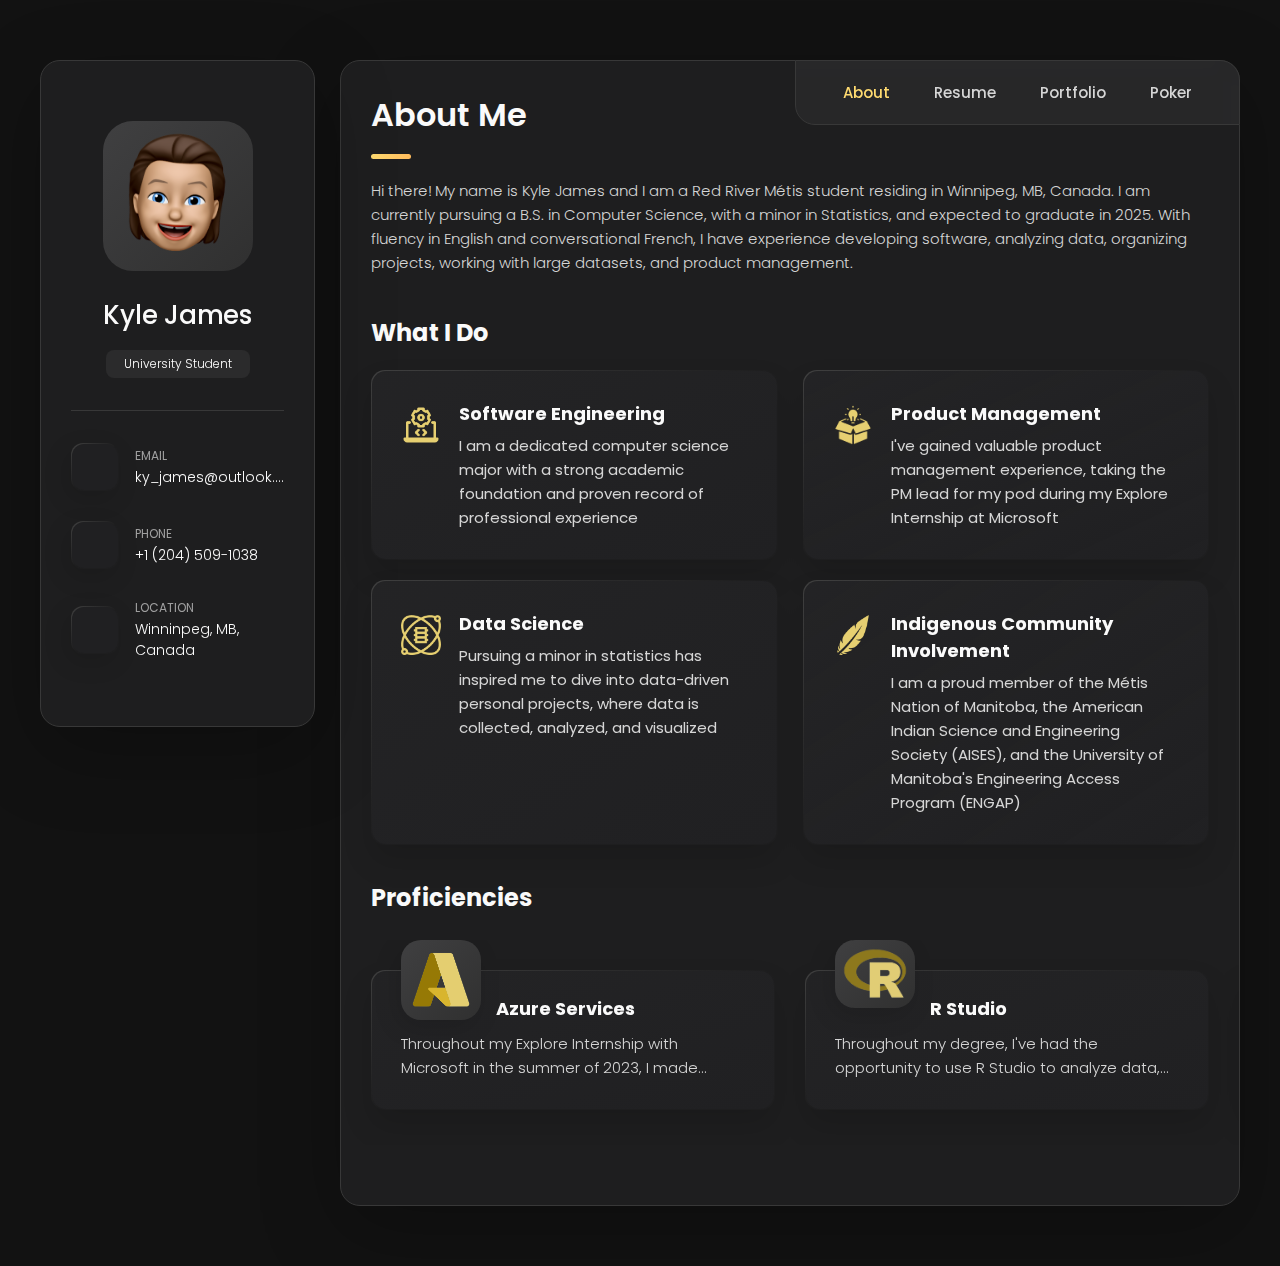
==== index.html @ bc9f9889 "Changed "privacy statement" to "privacy policy"" ====
<!DOCTYPE html>
<html lang="en">

<head>
  <meta charset="UTF-8">
  <meta http-equiv="X-UA-Compatible" content="IE=edge">
  <meta name="viewport" content="width=device-width, initial-scale=1.0">
  <title>Kyle James | Portfolio</title>

  <!--
    - custom css link
  -->
  <link rel="stylesheet" href="./assets/css/style.css">

  <!--
    - google font link
  -->
  <link rel="preconnect" href="https://fonts.googleapis.com">
  <link rel="preconnect" href="https://fonts.gstatic.com" crossorigin>
  <link href="https://fonts.googleapis.com/css2?family=Poppins:wght@300;400;500;600&display=swap" rel="stylesheet">
</head>

<!--
  My custom classes
-->

<style>
  .space {
    margin-top: 10px;
    padding-left: 5%;
  }
</style>

<body>

  <!--
    - #MAIN
  -->

  <main>

    <!--
      - #SIDEBAR
    -->

    <aside class="sidebar" data-sidebar>

      <div class="sidebar-info">

        <figure class="avatar-box">
          <img src="./assets/images/my-avatar.png" alt="Kyle James" width="80">
        </figure>

        <div class="info-content">
          <h1 class="name" title="Kyle James">Kyle James</h1>

          <p class="title">University Student</p>
        </div>

        <button class="info_more-btn" data-sidebar-btn>
          <span>Show Contacts</span>

          <ion-icon name="chevron-down"></ion-icon>
        </button>

      </div>

      <div class="sidebar-info_more">

        <div class="separator"></div>

        <ul class="contacts-list">
          <li class="contact-item">

            <div class="icon-box">
              <ion-icon name="mail-outline"></ion-icon>
            </div>

            <div class="contact-info">
              <p class="contact-title">Email</p>

              <a href="mailto:ky_james@outlook.com" class="contact-link">ky_james@outlook.com</a>
            </div>
          </li>

          <li class="contact-item">

            <div class="icon-box">
              <ion-icon name="phone-portrait-outline"></ion-icon>
            </div>

            <div class="contact-info">
              <p class="contact-title">Phone</p>

              <a href="tel:+12045091038" class="contact-link">+1 (204) 509-1038</a>
            </div>

          </li>

          <li class="contact-item">

            <div class="icon-box">
              <ion-icon name="location-outline"></ion-icon>
            </div>

            <div class="contact-info">
              <p class="contact-title">Location</p>

              <address>Winninpeg, MB, Canada</address>
            </div>

          </li>

        </ul>

        <div class="separator"></div>

        <ul class="social-list">

          <li class="social-item">
            <a href="https://www.linkedin.com/in/kyjames/" class="social-link">
              <ion-icon name="logo-linkedin"></ion-icon>
            </a>
          </li>

          <li class="social-item">
            <a href="https://github.com/ky-james" class="social-link">
              <ion-icon name="logo-github"></ion-icon>
            </a>
          </li>

          <li class="social-item">
            <a href="https://www.instagram.com/kyyylejames/?igshid=OGQ5ZDc2ODk2ZA==" class="social-link">
              <ion-icon name="logo-instagram"></ion-icon>
            </a>
          </li>

          <li class="social-item">
            <a href="https://spotify.link/qzu1hrTyuDb" class="social-link">
              <ion-icon name="musical-note-sharp"></ion-icon>
            </a>
          </li>

        </ul>

      </div>

    </aside>





    <!--
      - #main-content
    -->

    <div class="main-content">

      <!--
        - #NAVBAR
      -->

      <nav class="navbar">

        <ul class="navbar-list">

          <li class="navbar-item">
            <button class="navbar-link  active" data-nav-link>About</button>
          </li>

          <li class="navbar-item">
            <button class="navbar-link" data-nav-link>Resume</button>
          </li>

          <li class="navbar-item">
            <button class="navbar-link" data-nav-link>Portfolio</button>
          </li>

          <li class="navbar-item">
            <button class="navbar-link" data-nav-link>Poker</button>
          </li>

        </ul>

      </nav>


      <!--
        - #ABOUT
      -->

      <article class="about  active" data-page="about">

        <header>
          <h2 class="h2 article-title">About me</h2>
        </header>

        <section class="about-text">
          <p>
            Hi there! My name is Kyle James and I am a Red River Métis student residing in Winnipeg, MB, Canada. I am currently pursuing a B.S. in Computer Science, with a minor in Statistics, and expected to graduate in 2025. With fluency in English and conversational French, I have experience developing software, analyzing data, organizing projects, working with large datasets, and product management. 
          </p>
        </section>


        <!--
          - service
        -->

        <section class="service">

          <h3 class="h3 service-title">What i do</h3>

          <ul class="service-list">

            <li class="service-item">

              <div class="service-icon-box">
                <img src="./assets/images/icon-software-engineering.png
                " alt="software engineering icon" width="40">
              </div>

              <div class="service-content-box">
                <h4 class="h4 service-item-title">Software Engineering</h4>

                <p class="service-item-text">
                  I am a dedicated computer science major with a strong academic foundation and proven record of professional experience
                </p>
              </div>

            </li>

            <li class="service-item">

              <div class="service-icon-box">
                <img src="./assets/images/icon-product-management.png" alt="product management icon" width="40">
              </div>

              <div class="service-content-box">
                <h4 class="h4 service-item-title">Product Management</h4>

                <p class="service-item-text">
                  I've gained valuable product management experience, taking the PM lead for my pod during my Explore Internship at Microsoft
                </p>
              </div>

            </li>

            <li class="service-item">

              <div class="service-icon-box">
                <img src="./assets/images/icon-data-science.png" alt="Web development icon" width="40">
              </div>

              <div class="service-content-box">
                <h4 class="h4 service-item-title">Data Science</h4>

                <p class="service-item-text">
                  Pursuing a minor in statistics has inspired me to dive into data-driven personal projects, where data is collected, analyzed, and visualized
                </p>
              </div>

            </li>

            <li class="service-item">

              <div class="service-icon-box">
                <img src="./assets/images/icon-feather.png" alt="camera icon" width="40">
              </div>

              <div class="service-content-box">
                <h4 class="h4 service-item-title">Indigenous Community Involvement</h4>

                <p class="service-item-text">
                  I am a proud member of the Métis Nation of Manitoba, the American Indian Science and Engineering Society (AISES), and the University of Manitoba's Engineering Access Program (ENGAP) 
                </p>
              </div>

            </li>

          </ul>

        </section>


        <!--
          - technologies
        -->

        <section class="technologies">

          <h3 class="h3 technologies-title">Proficiencies</h3>

          <ul class="technologies-list has-scrollbar">

            <li class="technologies-item">
              <div class="content-card" data-technologies-item>

                <figure class="technologies-avatar-box">
                  <img src="./assets/images/icon-azure.png" alt="Azure Services" width="60" data-technologies-avatar>
                </figure>

                <h4 class="h4 technologies-item-title" data-technologies-title>Azure Services</h4>

                <div class="technologies-text" data-technologies-text>
                  <p>
                    Throughout my Explore Internship with Microsoft in the summer of 2023, I made effective use of Microsoft Azure tools, including Azure DevOps, Azure Data Factory, and Azure Data Lake. 
                  </p>
                </div>
              </div>
            </li>

            <li class="technologies-item">
              <div class="content-card" data-technologies-item>

                <figure class="technologies-avatar-box">
                  <img src="./assets/images/icon-r.png" alt="R Studio" width="60" data-technologies-avatar>
                </figure>

                <h4 class="h4 technologies-item-title" data-technologies-title>R Studio</h4>

                <div class="technologies-text" data-technologies-text>
                  <p>
                    Throughout my degree, I've had the opportunity to use R Studio to analyze data, visualize data, and create linear and polynomial regression models.
                  </p>
                </div>
              </div>
            </li>

            <li class="technologies-item">
              <div class="content-card" data-technologies-item>

                <figure class="technologies-avatar-box">
                  <img src="./assets/images/icon-programming-languages.png" alt="Programming Languages" width="60" data-technologies-avatar>
                </figure>

                <h4 class="h4 technologies-item-title" data-technologies-title>Programming Languages</h4>

                <div class="technologies-text" data-technologies-text>
                  <p>
                    I have experience with a variety of programming languages, including Python, Java, C, C++, C#, and JavaScript. I've also extensively used Git and Github.
                  </p>
                </div>
              </div>
            </li>

          </ul>

        </section>


        <!--
          - technologies modal
        -->

        <div class="modal-container" data-modal-container>

          <div class="overlay" data-overlay></div>

          <section class="technologies-modal">

            <button class="modal-close-btn" data-modal-close-btn>
              <ion-icon name="close-outline"></ion-icon>
            </button>

            <div class="modal-img-wrapper">
              <figure class="modal-avatar-box">
                <img src="./assets/images/azure.png" alt="Azure Services" width="80" data-modal-img>
              </figure>
            </div>

            <div class="modal-content">

              <h4 class="h3 modal-title" data-modal-title>Azure Services</h4>

              <time datetime="2021-06-14">Summer 2023</time>

              <div data-modal-text>
                <p>
                  Throughout my Explore Internship with Microsoft in the summer of 2023, I made effective use of Microsoft Azure tools, including Azure DevOps, Azure Data Factory, and Azure Data Lake.
                </p>
              </div>

            </div>

          </section>

        </div>

      </article>

      <!--
        - #RESUME
      -->

      <article class="resume" data-page="resume">

        <header>
          <h2 class="h2 article-title">Resume</h2>
        </header>

        <section class="timeline">

          <div class="title-wrapper">
            <div class="icon-box">
              <ion-icon name="code"></ion-icon>
            </div>

            <h3 class="h3">Work Experience</h3>
          </div>

          <ol class="timeline-list">

            <li class="timeline-item">

              <h4 class="h4 timeline-item-title">Product Manager Intern @ Microsoft</h4>

              <span>Summer 2024</span>

              <p class="timeline-text">
                Committed to a Product Manager Internship with Microsoft at their HQ in Redmond, WA
              </p>

            </li>

            <li class="timeline-item">

              <h4 class="h4 timeline-item-title">Explore Intern @ Microsoft</h4>

              <span>Summer 2023</span>

              <p class="timeline-text">
                Collaborated in a team of three interns, serving as both the product manager lead and software engineer to design, develop, and implement a middle tier pipeline for an alert within Bing ads’ internal Unified Customer Management dashboard
              </p>

            </li>

            <li class="timeline-item">

              <h4 class="h4 timeline-item-title">Research Intern @ the National Research Council of Canada</h4>

              <span>Summer 2022</span>

              <p class="timeline-text">
                Developed a three dimensional visualization tool which visualizes a model ship’s performance in simulated ocean environments using collected data, numerical models, and live data
              </p>

            </li>

            <li class="timeline-item">

              <h4 class="h4 timeline-item-title">Credit Recovery & Services Representative @ Manitoba Hydro</h4>

              <span>Summer 2021</span>

              <p class="timeline-text">
                Student position focusing on assisting clients, recovering outstanding payments, and performing various tasks with team members and external departments
              </p>

            </li>

          </ol>

        </section>

        <section class="timeline">

          <div class="title-wrapper">
            <div class="icon-box">
              <ion-icon name="book-outline"></ion-icon>
            </div>

            <h3 class="h3">University of Manitoba</h3>
          </div>

          <ol class="timeline-list">

            <li class="timeline-item">

              <p class="timeline-text">
                Pursuing a B.S. in Computer Science, with a minor in Statistics
              </p>

            </li>

            <li class="timeline-item">

              <p class="timeline-text">
                In my third year of studies and expected to graduate in 2025
              </p>

            </li>

            <li class="timeline-item">

              <p class="timeline-text">
                Joined ENGAP during my first year of university and have connected with Indigenous ENGAP students from all over Canada. Presented with NRC recruiters to ENGAP to help recruit Indigenous students for the NRC
              </p>

            </li>

          </ol>

        </section>

        <section class="timeline">

          <div class="title-wrapper">
            <div class="icon-box">
              <ion-icon name="clipboard-outline"></ion-icon>
            </div>

            <h3 class="h3">Extracirciculars</h3>
          </div>

          <ol class="timeline-list">

            <li class="timeline-item">

              <h4 class="h4 timeline-item-title">University of Manitoba's Space Application and Technology Society (UMSATS)</h4>

              <span>Spring 2023</span>

              <p class="timeline-text">
                Volunteered to test and implement the real time clock to be used for timing all functions onboard the cubesat while in orbit
              </p>

            </li>

            <li class="timeline-item">

              <h4 class="h4 timeline-item-title">American Indian Science and Engineering Society (AISES) Member</h4>

              <span>2022-Present</span>

              <p class="timeline-text">
                Awarded AISES' student of the month for April 2023 and received travel scholarships for AISES' Canada National Gathering and AISES' National Gathering in 2023
              </p>

            </li>

          </ol>

        </section>

      </article>

      <!--
        - #PORTFOLIO
      -->

      <article class="portfolio" data-page="portfolio">

        <header>
          <h2 class="h2 article-title">Portfolio</h2>
        </header>

        <section class="projects">

          <div class="filter-select-box">

            <button class="filter-select" data-select>

            </button>

          </div>

          <ul class="project-list">

            <li class="project-item  active" data-filter-item data-category="web development">
              <a href="https://github.com/ky-james/sudoku-solver">

                <figure class="project-img">
                  <div class="project-item-icon-box">
                    <ion-icon name="eye-outline"></ion-icon>
                  </div>

                  <img src="./assets/images/sudoku-solver.png" alt="finance" loading="lazy">
                </figure>

                <h3 class="project-title">Sudoku Solver</h3>

              </a>
            </li>

            <li class="project-item  active" data-filter-item data-category="web development">
              <a href="https://docs.google.com/spreadsheets/d/1brW8mOok9lBn_lUlN0yfra0miWgwhH7DMePDB2n6J4A/edit?usp=sharing">

                <figure class="project-img">
                  <div class="project-item-icon-box">
                    <ion-icon name="eye-outline"></ion-icon>
                  </div>

                  <img src="./assets/images/poker-spreadsheet.png" alt="finance" loading="lazy">
                </figure>

                <h3 class="project-title">Poker Spreadsheet</h3>

              </a>
            </li>

          </ul>

        </section>

      </article>

      <!--
        - #Poker
      -->

      <article class="poker" data-page="poker">

        <header>
          <h2 class="h2 article-title">Poker Spreadsheet <br> Privacy Policy</h2>
        </header>

        <section class="about-text">
          <p>
            <strong>Last Updated: November 6, 2023</strong> <br><br>

            Thank you for using the Poker Spreadsheet (referred to as "we," "our," or "us" in this policy), and welcome to our Privacy Policy We are committed to ensuring your data privacy and providing transparency about how we handle data within your Google Sheets Poker Spreadsheet. This standing Privacy Policy explains our practices for your reference.
          </p>

          <ol>
            <li>
              <h3 style="color: var(--orange-yellow-crayola)">1. Data Handling</h3>
              <p class = "space">All data entry is voluntary. Users choose to provide data about their own poker games for tracking and analysis within the poker spreadsheet.</p>
              <p class = "space">Only this data entered into the spreadsheet will be accessed. No other data regarding your Google account will be accessible.</p>
              <p class = "space">The embeded script will copy, paste, and format the data inside the Poker Spreadsheet as necessary to enable poker game tracking and analysis.</p>
            </li>

            <li>
              <h3 style="color: var(--orange-yellow-crayola)">2. Security</h3>
              <p class = "space">The script's access is limited to the copy of the Poker Spreadsheet within your Google Sheets account and the data you provide within the Poker Spreadsheet.</p>
              <p class = "space">We do not have access to your data beyond the script's functionality, ensuring that your data remains secure within your Google Sheets account.</p>
              <p class = "space">The data entered will not be shared or exported outside of the Poker Spreadsheet.</p>
            </li>

            <li>
              <h3 style="color: var(--orange-yellow-crayola)">3. Future Changes to the Privacy Policy</h3>
              <p class = "space">We may update this Privacy Policy to reflect changes in our data handling practices. Any significant changes will be communicated within the poker spreadsheet.</p>
              <p class = "space">It's important to stay informed about any updates to the Privacy Policy, as your continued use of the poker spreadsheet implies your agreement to the terms.</p>
            </li>

            <li>
              <h3 style="color: var(--orange-yellow-crayola)">4. Contact Us</h3>
              <p class = "space">If you have any questions or concerns about our data handling practices within the poker spreadsheet, please contact us at <strong>ky_james@outlook.com</strong></p>
              <p class = "space">We are here to assist with any inquiries you may have, ensuring transparency and addressing your concerns about your data within the poker spreadsheet.</p>
            </li>

          </ol>

        </section>



        
      </article>

    </div>

  </main>






  <!--
    - custom js link
  -->
  <script src="./assets/js/script.js"></script>

  <!--
    - ionicon link
  -->
  <script type="module" src="https://unpkg.com/ionicons@5.5.2/dist/ionicons/ionicons.esm.js"></script>
  <script nomodule src="https://unpkg.com/ionicons@5.5.2/dist/ionicons/ionicons.js"></script>

</body>

</html>
---- assets/css/style.css ----
/*-----------------------------------*\
  #style.css
\*-----------------------------------*/


/**
 * copyright 2022 @codewithsadee
 */





/*-----------------------------------*\
  #CUSTOM PROPERTY
\*-----------------------------------*/

:root {

  /**
   * colors
   */

  /* gradient */

  --bg-gradient-onyx: linear-gradient(
    to bottom right, 
    hsl(240, 1%, 25%) 3%, 
    hsl(0, 0%, 19%) 97%
  );
  --bg-gradient-jet: linear-gradient(
    to bottom right, 
    hsla(240, 1%, 18%, 0.251) 0%, 
    hsla(240, 2%, 11%, 0) 100%
  ), hsl(240, 2%, 13%);
  --bg-gradient-yellow-1: linear-gradient(
    to bottom right, 
    hsl(45, 100%, 71%) 0%, 
    hsla(36, 100%, 69%, 0) 50%
  );
  --bg-gradient-yellow-2: linear-gradient(
    135deg, 
    hsla(45, 100%, 71%, 0.251) 0%, 
    hsla(35, 100%, 68%, 0) 59.86%
  ), hsl(240, 2%, 13%);
  --border-gradient-onyx: linear-gradient(
    to bottom right, 
    hsl(0, 0%, 25%) 0%, 
    hsla(0, 0%, 25%, 0) 50%
  );
  --text-gradient-yellow: linear-gradient(
    to right, 
    hsl(45, 100%, 72%), 
    hsl(35, 100%, 68%)
  );

  /* solid */
  --jet: hsl(0, 0%, 22%);
  --onyx: hsl(240, 1%, 17%);
  --eerie-black-1: hsl(240, 2%, 13%);
  --eerie-black-2: hsl(240, 2%, 12%);
  --smoky-black: hsl(0, 0%, 7%);
  --white-1: hsl(0, 0%, 100%);
  --white-2: hsl(0, 0%, 98%);
  --orange-yellow-crayola: hsl(45, 100%, 72%);
  --vegas-gold: hsl(45, 54%, 58%);
  --light-gray: hsl(0, 0%, 84%);
  --light-gray-70: hsla(0, 0%, 84%, 0.7);
  --bittersweet-shimmer: hsl(0, 43%, 51%);

  /**
   * typography
   */

  /* font-family */
  --ff-poppins: 'Poppins', sans-serif;

  /* font-size */
  --fs-1: 24px;
  --fs-2: 18px;
  --fs-3: 17px;
  --fs-4: 16px;
  --fs-5: 15px;
  --fs-6: 14px;
  --fs-7: 13px;
  --fs-8: 11px;

  /* font-weight */
  --fw-300: 300;
  --fw-400: 400;
  --fw-500: 500;
  --fw-600: 600;

  /**
   * shadow
   */
  
  --shadow-1: -4px 8px 24px hsla(0, 0%, 0%, 0.25);
  --shadow-2: 0 16px 30px hsla(0, 0%, 0%, 0.25);
  --shadow-3: 0 16px 40px hsla(0, 0%, 0%, 0.25);
  --shadow-4: 0 25px 50px hsla(0, 0%, 0%, 0.15);
  --shadow-5: 0 24px 80px hsla(0, 0%, 0%, 0.25);

  /**
   * transition
   */

  --transition-1: 0.25s ease;
  --transition-2: 0.5s ease-in-out;

}





/*-----------------------------------*\
  #RESET
\*-----------------------------------*/

*, *::before, *::after {
  margin: 0;
  padding: 0;
  box-sizing: border-box;
}

a { text-decoration: none; }

li { list-style: none; }

img, ion-icon, a, button, time, span { display: block; }

button {
  font: inherit;
  background: none;
  border: none;
  text-align: left;
  cursor: pointer;
}

input, textarea {
  display: block;
  width: 100%;
  background: none;
  font: inherit;
}

::selection {
  background: var(--orange-yellow-crayola);
  color: var(--smoky-black);
}

:focus { outline-color: var(--orange-yellow-crayola); }

html { font-family: var(--ff-poppins); }

body { background: var(--smoky-black); }





/*-----------------------------------*\
  #REUSED STYLE
\*-----------------------------------*/

.sidebar,
article {
  background: var(--eerie-black-2);
  border: 1px solid var(--jet);
  border-radius: 20px;
  padding: 15px;
  box-shadow: var(--shadow-1);
  z-index: 1;
}

.separator {
  width: 100%;
  height: 1px;
  background: var(--jet);
  margin: 16px 0;
}

.icon-box {
  position: relative;
  background: var(--border-gradient-onyx);
  width: 30px;
  height: 30px;
  border-radius: 8px;
  display: flex;
  justify-content: center;
  align-items: center;
  font-size: 16px;
  color: var(--orange-yellow-crayola);
  box-shadow: var(--shadow-1);
  z-index: 1;
}

.icon-box::before {
  content: "";
  position: absolute;
  inset: 1px;
  background: var(--eerie-black-1);
  border-radius: inherit;
  z-index: -1;
}

.icon-box ion-icon { --ionicon-stroke-width: 35px; }

article { display: none; }

article.active {
  display: block;
  animation: fade 0.5s ease backwards;
}

@keyframes fade {
  0% { opacity: 0; }
  100% { opacity: 1; }
}

.h2,
.h3,
.h4,
.h5 {
  color: var(--white-2);
  text-transform: capitalize;
}

.h2 { font-size: var(--fs-1); }

.h3 { font-size: var(--fs-2); }

.h4 { font-size: var(--fs-4); }

.h5 {
  font-size: var(--fs-7);
  font-weight: var(--fw-500);
}

.article-title {
  position: relative;
  padding-bottom: 7px;
}

.article-title::after {
  content: "";
  position: absolute;
  bottom: 0;
  left: 0;
  width: 30px;
  height: 3px;
  background: var(--text-gradient-yellow);
  border-radius: 3px;
}

.has-scrollbar::-webkit-scrollbar {
  width: 5px; /* for vertical scrollbar */
  height: 5px; /* for horizontal scrollbar */
}

.has-scrollbar::-webkit-scrollbar-track {
  background: var(--onyx);
  border-radius: 5px;
}

.has-scrollbar::-webkit-scrollbar-thumb {
  background: var(--orange-yellow-crayola);
  border-radius: 5px;
}

.has-scrollbar::-webkit-scrollbar-button { width: 20px; }

.content-card {
  position: relative;
  background: var(--border-gradient-onyx);
  padding: 15px;
  padding-top: 45px;
  border-radius: 14px;
  box-shadow: var(--shadow-2);
  cursor: pointer;
  z-index: 1;
}

.content-card::before {
  content: "";
  position: absolute;
  inset: 1px;
  background: var(--bg-gradient-jet);
  border-radius: inherit;
  z-index: -1;
}





/*-----------------------------------*\
  #MAIN
\*-----------------------------------*/

main {
  margin: 15px 12px;
  margin-bottom: 75px;
  min-width: 259px;
}





/*-----------------------------------*\
  #SIDEBAR
\*-----------------------------------*/

.sidebar {
  margin-bottom: 15px;
  max-height: 112px;
  overflow: hidden;
  transition: var(--transition-2);
}

.sidebar.active { max-height: 405px; }

.sidebar-info {
  position: relative;
  display: flex;
  justify-content: flex-start;
  align-items: center;
  gap: 15px;
}

.avatar-box {
  background: var(--bg-gradient-onyx);
  border-radius: 20px;
}

.info-content .name {
  color: var(--white-2);
  font-size: var(--fs-3);
  font-weight: var(--fw-500);
  letter-spacing: -0.25px;
  margin-bottom: 10px;
}

.info-content .title {
  color: var(--white-1);
  background: var(--onyx);
  font-size: var(--fs-8);
  font-weight: var(--fw-300);
  width: max-content;
  padding: 3px 12px;
  border-radius: 8px;
}

.info_more-btn {
  position: absolute;
  top: -15px;
  right: -15px;
  border-radius: 0 15px;
  font-size: 13px;
  color: var(--orange-yellow-crayola);
  background: var(--border-gradient-onyx);
  padding: 10px;
  box-shadow: var(--shadow-2);
  transition: var(--transition-1);
  z-index: 1;
}

.info_more-btn::before {
  content: "";
  position: absolute;
  inset: 1px;
  border-radius: inherit;
  background: var(--bg-gradient-jet);
  transition: var(--transition-1);
  z-index: -1;
}

.info_more-btn:hover,
.info_more-btn:focus { background: var(--bg-gradient-yellow-1); }

.info_more-btn:hover::before,
.info_more-btn:focus::before { background: var(--bg-gradient-yellow-2); }

.info_more-btn span { display: none; }

.sidebar-info_more {
  opacity: 0;
  visibility: hidden;
  transition: var(--transition-2);
}

.sidebar.active .sidebar-info_more {
  opacity: 1;
  visibility: visible;
}

.contacts-list {
  display: grid;
  grid-template-columns: 1fr;
  gap: 16px;
}

.contact-item {
  min-width: 100%;
  display: flex;
  align-items: center;
  gap: 16px;
}

.contact-info {
  max-width: calc(100% - 46px);
  width: calc(100% - 46px);
}

.contact-title {
  color: var(--light-gray-70);
  font-size: var(--fs-8);
  text-transform: uppercase;
  margin-bottom: 2px;
}

.contact-info :is(.contact-link, time, address) {
  color: var(--white-2);
  font-size: var(--fs-7);
}

.contact-info address { font-style: normal; }

.social-list {
  display: flex;
  justify-content: flex-start;
  align-items: center;
  gap: 15px;
  padding-bottom: 4px;
  padding-left: 7px;
}

.social-item .social-link {
  color: var(--light-gray-70);
  font-size: 18px;
}


.social-item .social-link:hover { color: var(--light-gray); }





/*-----------------------------------*\
  #NAVBAR
\*-----------------------------------*/

.navbar {
  position: fixed;
  bottom: 0;
  left: 0;
  width: 100%;
  background: hsla(240, 1%, 17%, 0.75);
  backdrop-filter: blur(10px);
  border: 1px solid var(--jet);
  border-radius: 12px 12px 0 0;
  box-shadow: var(--shadow-2);
  z-index: 5;
}

.navbar-list {
  display: flex;
  flex-wrap: wrap;
  justify-content: center;
  align-items: center;
  padding: 0 10px;
}

.navbar-link {
  color: var(--light-gray);
  font-size: var(--fs-8);
  padding: 20px 7px;
  transition: color var(--transition-1);
}

.navbar-link:hover,
.navbar-link:focus { color: var(--light-gray-70); }

.navbar-link.active { color: var(--orange-yellow-crayola); }





/*-----------------------------------*\
  #ABOUT
\*-----------------------------------*/

.about .article-title { margin-bottom: 15px; }

.about-text {
  color: var(--light-gray);
  font-size: var(--fs-6);
  font-weight: var(--fw-300);
  line-height: 1.6;
}

.about-text p { margin-bottom: 15px; }



/**
 * #service 
 */

.service { margin-bottom: 35px; }

.service-title { margin-bottom: 20px; }

.service-list {
  display: grid;
  grid-template-columns: 1fr;
  gap: 20px;
}

.service-item {
  position: relative;
  background: var(--border-gradient-onyx);
  padding: 20px;
  border-radius: 14px;
  box-shadow: var(--shadow-2);
  z-index: 1;
}

.service-item::before {
  content: "";
  position: absolute;
  inset: 1px;
  background: var(--bg-gradient-jet);
  border-radius: inherit;
  z-index: -1;
}

.service-icon-box { margin-bottom: 10px; }

.service-icon-box img { margin: auto; }

.service-content-box { text-align: center; }

.service-item-title { margin-bottom: 7px; }

.service-item-text {
  color: var(--light-gray);
  font-size: var(--fs-6);
  font-weight: var(--fw-3);
  line-height: 1.6;
}


/**
 * #technologies 
 */

.technologies { margin-bottom: 30px; }

.technologies-title { margin-bottom: 20px; }

.technologies-list {
  display: flex;
  justify-content: flex-start;
  align-items: flex-start;
  gap: 15px;
  margin: 0 -15px;
  padding: 25px 15px;
  padding-bottom: 35px;
  overflow-x: auto;
  scroll-behavior: smooth;
  overscroll-behavior-inline: contain;
  scroll-snap-type: inline mandatory;
}

.technologies-item {
  min-width: 100%;
  scroll-snap-align: center;
}

.technologies-avatar-box {
  position: absolute;
  top: 0;
  left: 0;
  transform: translate(15px, -25px);
  background: var(--bg-gradient-onyx);
  border-radius: 14px;
  box-shadow: var(--shadow-1);
}

.technologies-item-title { margin-bottom: 7px; }

.technologies-text {
  color: var(--light-gray);
  font-size: var(--fs-6);
  font-weight: var(--fw-300);
  line-height: 1.6;
  display: -webkit-box;
  line-clamp: 4;
  -webkit-line-clamp: 4;
  -webkit-box-orient: vertical;
  overflow: hidden;
}


/**
 * #technologies-modal
 */

.modal-container {
  position: fixed;
  top: 0;
  left: 0;
  width: 100%;
  height: 100%;
  display: flex;
  justify-content: center;
  align-items: center;
  overflow-y: auto;
  overscroll-behavior: contain;
  z-index: 20;
  pointer-events: none;
  visibility: hidden;
}

.modal-container::-webkit-scrollbar { display: none; }

.modal-container.active {
  pointer-events: all;
  visibility: visible;
}

.overlay {
  position: fixed;
  top: 0;
  left: 0;
  width: 100%;
  height: 100vh;
  background: hsl(0, 0%, 5%);
  opacity: 0;
  visibility: hidden;
  pointer-events: none;
  z-index: 1;
  transition: var(--transition-1);
}

.overlay.active {
  opacity: 0.8;
  visibility: visible;
  pointer-events: all;
}

.technologies-modal {
  background: var(--eerie-black-2);
  position: relative;
  padding: 15px;
  margin: 15px 12px;
  border: 1px solid var(--jet);
  border-radius: 14px;
  box-shadow: var(--shadow-5);
  transform: scale(1.2);
  opacity: 0;
  transition: var(--transition-1);
  z-index: 2;
}

.modal-container.active .technologies-modal {
  transform: scale(1);
  opacity: 1;
}

.modal-close-btn {
  position: absolute;
  top: 15px;
  right: 15px;
  background: var(--onyx);
  border-radius: 8px;
  width: 32px;
  height: 32px;
  display: flex;
  justify-content: center;
  align-items: center;
  color: var(--white-2);
  font-size: 18px;
  opacity: 0.7;
}

.modal-close-btn:hover,
.modal-close-btn:focus { opacity: 1; }

.modal-close-btn ion-icon { --ionicon-stroke-width: 50px; }

.modal-avatar-box {
  background: var(--bg-gradient-onyx);
  width: max-content;
  border-radius: 14px;
  margin-bottom: 15px;
  box-shadow: var(--shadow-2);
}

.modal-img-wrapper > img { display: none; }

.modal-title { margin-bottom: 4px; }

.modal-content time {
  font-size: var(--fs-6);
  color: var(--light-gray-70);
  font-weight: var(--fw-300);
  margin-bottom: 10px;
}

.modal-content p {
  color: var(--light-gray);
  font-size: var(--fs-6);
  font-weight: var(--fw-300);
  line-height: 1.6;
}



/*-----------------------------------*\
  #RESUME
\*-----------------------------------*/

.article-title { margin-bottom: 30px; }


/**
 * Poker Spreadsheet Privacy and experience 
 */

.timeline { margin-bottom: 30px; }

.timeline .title-wrapper {
  display: flex;
  align-items: center;
  gap: 15px;
  margin-bottom: 25px;
}

.timeline-list {
  font-size: var(--fs-6);
  margin-left: 45px;
}

.timeline-item { position: relative; }

.timeline-item:not(:last-child) { margin-bottom: 20px; }

.timeline-item-title {
  font-size: var(--fs-6);
  line-height: 1.3;
  margin-bottom: 7px;
}

.timeline-list span {
  color: var(--vegas-gold);
  font-weight: var(--fw-400);
  line-height: 1.6;
}

.timeline-item:not(:last-child)::before {
  content: "";
  position: absolute;
  top: -25px;
  left: -30px;
  width: 1px;
  height: calc(100% + 50px);
  background: var(--jet);
}

.timeline-item::after {
  content: "";
  position: absolute;
  top: 5px;
  left: -33px;
  height: 6px;
  width: 6px;
  background: var(--text-gradient-yellow);
  border-radius: 50%;
  box-shadow: 0 0 0 4px var(--jet);
}

.timeline-text {
  color: var(--light-gray);
  font-weight: var(--fw-300);
  line-height: 1.6;
}


/*-----------------------------------*\
  #PORTFOLIO
\*-----------------------------------*/


.select-list {
  background: var(--eerie-black-2);
  position: absolute;
  top: calc(100% + 6px);
  width: 100%;
  padding: 6px;
  border: 1px solid var(--jet);
  border-radius: 14px;
  z-index: 2;
  opacity: 0;
  visibility: hidden;
  pointer-events: none;
  transition: 0.15s ease-in-out;
}


.select-item button {
  background: var(--eerie-black-2);
  color: var(--light-gray);
  font-size: var(--fs-6);
  font-weight: var(--fw-300);
  text-transform: capitalize;
  width: 100%;
  padding: 8px 10px;
  border-radius: 8px;
}

.select-item button:hover { --eerie-black-2: hsl(240, 2%, 20%); }

.project-list {
  display: grid;
  grid-template-columns: 1fr;
  gap: 30px;
  margin-bottom: 10px;
}

.project-item { display: none; }

.project-item.active {
  display: block;
  animation: scaleUp 0.25s ease forwards;
}

@keyframes scaleUp {
  0% { transform: scale(0.5); }
  100% { transform: scale(1); }
}

.project-item > a { width: 100%; }

.project-img {
  position: relative;
  width: 100%;
  height: 200px;
  border-radius: 16px;
  overflow: hidden;
  margin-bottom: 15px;
}

.project-img::before {
  content: "";
  position: absolute;
  top: 0;
  left: 0;
  width: 100%;
  height: 100%;
  background: transparent;
  z-index: 1;
  transition: var(--transition-1);
}

.project-item > a:hover .project-img::before { background: hsla(0, 0%, 0%, 0.5); }

.project-item-icon-box {
  --scale: 0.8;

  background: var(--jet);
  color: var(--orange-yellow-crayola);
  position: absolute;
  top: 50%;
  left: 50%;
  transform: translate(-50%, -50%) scale(var(--scale));
  font-size: 20px;
  padding: 18px;
  border-radius: 12px;
  opacity: 0;
  z-index: 1;
  transition: var(--transition-1);
}

.project-item > a:hover .project-item-icon-box {
  --scale: 1;
  opacity: 1;
}

.project-item-icon-box ion-icon { --ionicon-stroke-width: 50px; }

.project-img img {
  width: 100%;
  height: 100%;
  object-fit: cover;
  transition: var(--transition-1);
}

.project-item > a:hover img { transform: scale(1.1); }


.project-title {
  color: var(--white-2);
  font-size: var(--fs-5);
  font-weight: var(--fw-400);
  text-transform: capitalize;
  line-height: 1.3;
  text-align: center;
}



/*-----------------------------------*\
  #Poker Spreadsheet Privacy
\*-----------------------------------*/

.mapbox {
  position: relative;
  height: 250px;
  width: 100%;
  border-radius: 16px;
  margin-bottom: 30px;
  border: 1px solid var(--jet);
  overflow: hidden;
}

.mapbox figure { height: 100%; }

.mapbox iframe {
  width: 100%;
  height: 100%;
  border: none;
  filter: grayscale(1) invert(1);
}






/*-----------------------------------*\
  #RESPONSIVE
\*-----------------------------------*/

/**
 * responsive larger than 450px screen
 */

@media (min-width: 450px) {

  /**
   * client
   */

  .professional-affiliations-item { min-width: calc(33.33% - 10px); }



  /**
   * #PORTFOLIO, BLOG 
   */

  .project-img,
  .blog-banner-box { height: auto; }

}





/**
 * responsive larger than 580px screen
 */

@media (min-width: 580px) {

  /**
   * CUSTOM PROPERTY
   */

  :root {

    /**
     * typography
     */

    --fs-1: 32px;
    --fs-2: 24px;
    --fs-3: 26px;
    --fs-4: 18px;
    --fs-6: 15px;
    --fs-7: 15px;
    --fs-8: 12px;

  }



  /**
   * #REUSED STYLE
   */

  .sidebar, article {
    width: 520px;
    margin-inline: auto;
    padding: 30px;
  }

  .article-title {
    font-weight: var(--fw-600);
    padding-bottom: 15px;
  }

  .article-title::after {
    width: 40px;
    height: 5px;
  }

  .icon-box {
    width: 48px;
    height: 48px;
    border-radius: 12px;
    font-size: 18px;
  }



  /**
   * #MAIN
   */

  main {
    margin-top: 60px;
    margin-bottom: 100px;
  }



  /**
   * #SIDEBAR
   */

  .sidebar {
    max-height: 180px;
    margin-bottom: 30px;
  }

  .sidebar.active { max-height: 584px; }

  .sidebar-info { gap: 25px; }

  .avatar-box { border-radius: 30px; }

  .avatar-box img { width: 120px; }

  .info-content .name { margin-bottom: 15px; }

  .info-content .title { padding: 5px 18px; }

  .info_more-btn {
    top: -30px;
    right: -30px;
    padding: 10px 15px;
  }

  .info_more-btn span {
    display: block;
    font-size: var(--fs-8);
  }

  .info_more-btn ion-icon { display: none; }

  .separator { margin: 32px 0; }

  .contacts-list { gap: 20px; }

  .contact-info {
    max-width: calc(100% - 64px);
    width: calc(100% - 64px);
  }



  /**
   * #NAVBAR
   */

  .navbar { border-radius: 20px 20px 0 0; }

  .navbar-list { gap: 20px; }

  .navbar-link { --fs-8: 14px; }



  /**
   * #ABOUT
   */

  .about .article-title { margin-bottom: 20px; }

  .about-text { margin-bottom: 40px; }

  /* service */

  .service-item {
    display: flex;
    justify-content: flex-start;
    align-items: flex-start;
    gap: 18px;
    padding: 30px;
  }

  .service-icon-box {
    margin-bottom: 0;
    margin-top: 5px;
  }

  .service-content-box { text-align: left; }

  /* technologies */

  .technologies-title { margin-bottom: 25px; }

  .technologies-list {
    gap: 30px;
    margin: 0 -30px;
    padding: 30px;
    padding-bottom: 35px;
  }

  .content-card {
    padding: 30px;
    padding-top: 25px;
  }

  .technologies-avatar-box {
    transform: translate(30px, -30px);
    border-radius: 20px;
  }

  .technologies-avatar-box img { width: 80px; }

  .technologies-item-title {
    margin-bottom: 10px;
    margin-left: 95px;
  }

  .technologies-text {
    line-clamp: 2;
    -webkit-line-clamp: 2;
  }

  /* technologies modal */

  .modal-container { padding: 20px; }

  .technologies-modal {
    display: flex;
    justify-content: flex-start;
    align-items: stretch;
    gap: 25px;
    padding: 30px;
    border-radius: 20px;
  }

  .modal-img-wrapper {
    display: flex;
    flex-direction: column;
    align-items: center;
  }

  .modal-avatar-box {
    border-radius: 18px;
    margin-bottom: 0;
  }

  .modal-avatar-box img { width: 65px; }

  .modal-img-wrapper > img {
    display: block;
    flex-grow: 1;
    width: 35px;
  }

  /* professional-affiliations */

  .professional-affiliations-list {
    gap: 50px;
    margin: 0 -30px;
    padding: 45px;
    scroll-padding-inline: 45px;
  }

  .professional-affiliations-item { min-width: calc(33.33% - 35px); }



  /**
   * #RESUME
   */

  .timeline-list { margin-left: 65px; }

  .timeline-item:not(:last-child)::before { left: -40px; }

  .timeline-item::after {
    height: 8px;
    width: 8px;
    left: -43px;
  }




  /**
   * #PORTFOLIO, BLOG
   */

  .project-img, .blog-banner-box { border-radius: 16px; }

  .blog-posts-list { gap: 30px; }

  .blog-content { padding: 25px; }



  /**
   * #CONTACT
   */

  .mapbox {
    height: 380px;
    border-radius: 18px;
  }

  .input-wrapper {
    gap: 30px;
    margin-bottom: 30px;
  }

  .form-input { padding: 15px 20px; }

  textarea.form-input { margin-bottom: 30px; }

  .form-btn {
    --fs-6: 16px;
    padding: 16px 20px;
  }

  .form-btn ion-icon { font-size: 18px; }

}





/**
 * responsive larger than 768px screen
 */

@media (min-width: 768px) {

  /**
   * REUSED STYLE
   */

  .sidebar, article { width: 700px; }

  .has-scrollbar::-webkit-scrollbar-button { width: 100px; }



  /**
   * SIDEBAR
   */

  .contacts-list {
    grid-template-columns: 1fr 1fr;
    gap: 30px 15px;
  }



  /**
   * NAVBAR
   */

  .navbar-link { --fs-8: 15px; }



  /**
   * ABOUT
   */

  /* technologies modal */

  .technologies-modal {
    gap: 35px;
    max-width: 680px;
  }

  .modal-avatar-box img { width: 80px; }



  /**
   * PORTFOLIO
   */

  .article-title { padding-bottom: 20px; }


  /* portfolio and blog grid */

  .project-list, .blog-posts-list { grid-template-columns: 1fr 1fr; }



  /**
   * CONTACT
   */

  .input-wrapper { grid-template-columns: 1fr 1fr; }

  .form-btn {
    width: max-content;
    margin-left: auto;
  }
  
}





/**
 * responsive larger than 1024px screen
 */

@media (min-width: 1024px) {

  /**
   * CUSTOM PROPERTY
   */

  :root {

    /**
    * shadow
    */

    --shadow-1: -4px 8px 24px hsla(0, 0%, 0%, 0.125);
    --shadow-2: 0 16px 30px hsla(0, 0%, 0%, 0.125);
    --shadow-3: 0 16px 40px hsla(0, 0%, 0%, 0.125);

  }



  /**
   * REUSED STYLE
   */

  .sidebar, article {
    width: 950px;
    box-shadow: var(--shadow-5);
  }



  /**
   * MAIN 
   */

  main { margin-bottom: 60px; }

  .main-content {
    position: relative;
    width: max-content;
    margin: auto;
  }



  /**
   * NAVBAR
   */

  .navbar {
    position: absolute;
    bottom: auto;
    top: 0;
    left: auto;
    right: 0;
    width: max-content;
    border-radius: 0 20px;
    padding: 0 20px;
    box-shadow: none;
  }

  .navbar-list {
    gap: 30px;
    padding: 0 20px;
  }

  .navbar-link { font-weight: var(--fw-500); }



  /**
   * ABOUT
   */

  /* service */

  .service-list {
    grid-template-columns: 1fr 1fr;
    gap: 20px 25px;
  }

  /* technologies */

  .technologies-item { min-width: calc(50% - 15px); }

  /* professional-affiliations */

  .professional-affiliations-item { min-width: calc(25% - 38px); }



  /**
   * PORTFOLIO
   */

  .project-list { grid-template-columns: repeat(3, 1fr); }



  /**
   * BLOG
   */

  .blog-banner-box { height: 230px; }

}





/**
 * responsive larger than 1250px screen
 */

@media (min-width: 1250px) {

  /**
   * RESET
   */

  body::-webkit-scrollbar { width: 20px; }

  body::-webkit-scrollbar-track { background: var(--smoky-black); }

  body::-webkit-scrollbar-thumb {
    border: 5px solid var(--smoky-black);
    background: hsla(0, 0%, 100%, 0.1);
    border-radius: 20px;
    box-shadow: inset 1px 1px 0 hsla(0, 0%, 100%, 0.11),
                inset -1px -1px 0 hsla(0, 0%, 100%, 0.11);
  }

  body::-webkit-scrollbar-thumb:hover { background: hsla(0, 0%, 100%, 0.15); }

  body::-webkit-scrollbar-button { height: 60px; }



  /**
   * REUSED STYLE
   */

  .sidebar, article { width: auto; }

  article { min-height: 100%; }



  /**
   * MAIN
   */

  main {
    max-width: 1200px;
    margin-inline: auto;
    display: flex;
    justify-content: center;
    align-items: stretch;
    gap: 25px;
  }

  .main-content {
    min-width: 75%;
    width: 75%;
    margin: 0;
  }



  /**
   * SIDEBAR
   */

  .sidebar {
    position: sticky;
    top: 60px;
    max-height: max-content;
    height: 100%;
    margin-bottom: 0;
    padding-top: 60px;
    z-index: 1;
  }

  .sidebar-info { flex-direction: column; }

  .avatar-box img { width: 150px; }

  .info-content .name {
    white-space: nowrap;
    text-align: center;
  }

  .info-content .title { margin: auto; }

  .info_more-btn { display: none; }

  .sidebar-info_more {
    opacity: 1;
    visibility: visible;
  }

  .contacts-list { grid-template-columns: 1fr; }

  .contact-info :is(.contact-link) {
    white-space: nowrap;
    overflow: hidden;
    text-overflow: ellipsis;
  }

  .contact-info :is(.contact-link, time, address) {
    --fs-7: 14px;
    font-weight: var(--fw-300);
  }

  .separator:last-of-type {
    margin: 15px 0;
    opacity: 0;
  }

  .social-list { justify-content: center; }



  /**
	 * RESUME
	 */

  .timeline-text { max-width: 700px; }


}
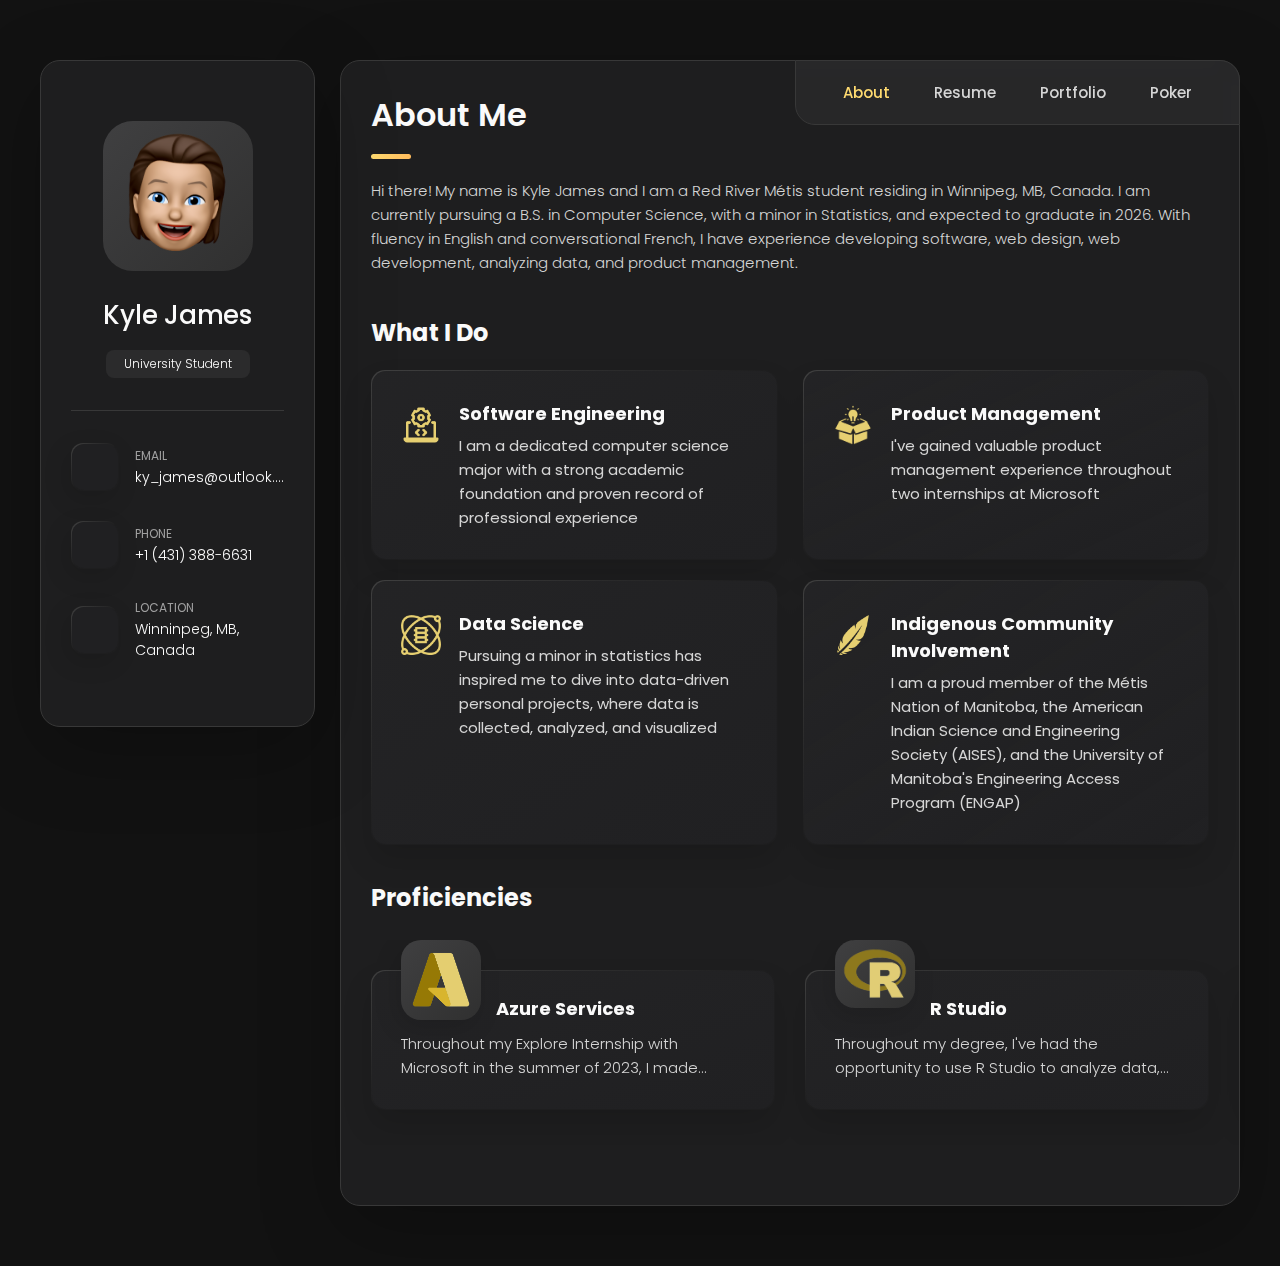
==== commit f9bae16e: "updated content" ====
--- a/index.html
+++ b/index.html
@@ -92,7 +92,7 @@
             <div class="contact-info">
               <p class="contact-title">Phone</p>
 
-              <a href="tel:+12045091038" class="contact-link">+1 (204) 509-1038</a>
+              <a href="tel:+12045091038" class="contact-link">+1 (431) 388-6631</a>
             </div>
 
           </li>
@@ -198,7 +198,7 @@
 
         <section class="about-text">
           <p>
-            Hi there! My name is Kyle James and I am a Red River Métis student residing in Winnipeg, MB, Canada. I am currently pursuing a B.S. in Computer Science, with a minor in Statistics, and expected to graduate in 2025. With fluency in English and conversational French, I have experience developing software, analyzing data, organizing projects, working with large datasets, and product management. 
+            Hi there! My name is Kyle James and I am a Red River Métis student residing in Winnipeg, MB, Canada. I am currently pursuing a B.S. in Computer Science, with a minor in Statistics, and expected to graduate in 2026. With fluency in English and conversational French, I have experience developing software, web design, web development, analyzing data, and product management. 
           </p>
         </section>
 
@@ -240,7 +240,7 @@
                 <h4 class="h4 service-item-title">Product Management</h4>
 
                 <p class="service-item-text">
-                  I've gained valuable product management experience, taking the PM lead for my pod during my Explore Internship at Microsoft
+                  I've gained valuable product management experience throughout two internships at Microsoft
                 </p>
               </div>
 
@@ -413,12 +413,24 @@
 
             <li class="timeline-item">
 
-              <h4 class="h4 timeline-item-title">Product Manager Intern @ Microsoft</h4>
+              <h4 class="h4 timeline-item-title">Product Management Intern @ Microsoft</h4>
+
+              <span>Summer 2025</span>
+
+              <p class="timeline-text">
+                Received a return offer for a product management internship with Microsoft at their HQ in Redmond, WA
+              </p>
+
+            </li>
+
+            <li class="timeline-item">
+
+              <h4 class="h4 timeline-item-title">Product Management Intern @ Microsoft</h4>
 
               <span>Summer 2024</span>
 
               <p class="timeline-text">
-                Committed to a Product Manager Internship with Microsoft at their HQ in Redmond, WA
+                Led the investigation into a contractor's present ad serving methods on Xbox, providing key insights for developing an internal order management system (OMS) to bring ad serving in house. Took ownership of key features like a roadblock calendar, workflow status changes, and the approval process, saving Microsoft from renewing a $110M contract.
               </p>
 
             </li>
@@ -486,7 +498,7 @@
             <li class="timeline-item">
 
               <p class="timeline-text">
-                In my third year of studies and expected to graduate in 2025
+                In my foruth year of studies and expected to graduate in 2026
               </p>
 
             </li>
@@ -515,27 +527,51 @@
 
           <ol class="timeline-list">
 
-            <li class="timeline-item">
-
-              <h4 class="h4 timeline-item-title">University of Manitoba's Space Application and Technology Society (UMSATS)</h4>
-
-              <span>Spring 2023</span>
-
-              <p class="timeline-text">
-                Volunteered to test and implement the real time clock to be used for timing all functions onboard the cubesat while in orbit
-              </p>
-
-            </li>
-
-            <li class="timeline-item">
-
-              <h4 class="h4 timeline-item-title">American Indian Science and Engineering Society (AISES) Member</h4>
-
-              <span>2022-Present</span>
-
-              <p class="timeline-text">
-                Awarded AISES' student of the month for April 2023 and received travel scholarships for AISES' Canada National Gathering and AISES' National Gathering in 2023
-              </p>
+          <li class="timeline-item">
+
+            <h4 class="h4 timeline-item-title">American Indian Science and Engineering Society (AISES) Member</h4>
+
+            <span>2022-Present</span>
+
+            <p class="timeline-text">
+              Awarded AISES' student of the month for April 2023 and received travel scholarships for AISES' Canada National Gathering and AISES' National Gathering in 2023 as well as AISES' Canada National Gathering in 2024
+            </p>
+
+          </li>
+
+          <li class="timeline-item">
+
+            <h4 class="h4 timeline-item-title">Accenture Student Leadership Fellow</h4>
+
+            <span>2024</span>
+
+            <p class="timeline-text">
+              Participated in Accenture's inagural Indigenous track and leveraged my personal network to recruit other Indigenous students from across Canada to participate
+            </p>
+
+          </li>
+
+          <li class="timeline-item">
+
+            <h4 class="h4 timeline-item-title">National Research Council of Canada (NRC) Student Ambassador</h4>
+
+            <span>2023-Present</span>
+
+            <p class="timeline-text">
+              Have delivered presentations regarding my experiences as an Indigenous student at the NRC at multiple Indigenous outreach events at the University of Manitoba and AISES National Gatherings
+            </p>
+
+          </li>
+
+          <li class="timeline-item">
+
+            <h4 class="h4 timeline-item-title">University of Manitoba's Space Application and Technology Society (UMSATS)</h4>
+
+            <span>Spring 2023</span>
+
+            <p class="timeline-text">
+              Volunteered to test and implement the real time clock to be used for timing all functions onboard the cubesat while in orbit
+            </p>
 
             </li>
 
@@ -619,22 +655,21 @@
           <p>
             <strong>Last Updated: November 6, 2023</strong> <br><br>
 
-            Thank you for using the Poker Spreadsheet (referred to as "we," "our," or "us" in this policy), and welcome to our Privacy Policy We are committed to ensuring your data privacy and providing transparency about how we handle data within your Google Sheets Poker Spreadsheet. This standing Privacy Policy explains our practices for your reference.
+            Thank you for using the Poker Spreadsheet (referred to as "we," "our," or "us" in this policy), and welcome to our Privacy Policy. We are committed to ensuring your data privacy and providing transparency about how we handle data within your Google Sheets Poker Spreadsheet. This standing Privacy Policy explains our practices for your reference.
           </p>
 
           <ol>
             <li>
               <h3 style="color: var(--orange-yellow-crayola)">1. Data Handling</h3>
               <p class = "space">All data entry is voluntary. Users choose to provide data about their own poker games for tracking and analysis within the poker spreadsheet.</p>
-              <p class = "space">Only this data entered into the spreadsheet will be accessed. No other data regarding your Google account will be accessible.</p>
               <p class = "space">The embeded script will copy, paste, and format the data inside the Poker Spreadsheet as necessary to enable poker game tracking and analysis.</p>
             </li>
 
             <li>
               <h3 style="color: var(--orange-yellow-crayola)">2. Security</h3>
               <p class = "space">The script's access is limited to the copy of the Poker Spreadsheet within your Google Sheets account and the data you provide within the Poker Spreadsheet.</p>
-              <p class = "space">We do not have access to your data beyond the script's functionality, ensuring that your data remains secure within your Google Sheets account.</p>
-              <p class = "space">The data entered will not be shared or exported outside of the Poker Spreadsheet.</p>
+              <p class = "space">We do not have access to your data beyond the data entered within the spreadsheet.</p>
+              <p class = "space">The data entered into the spreadsheet will not be shared or exported externally.</p>
             </li>
 
             <li>
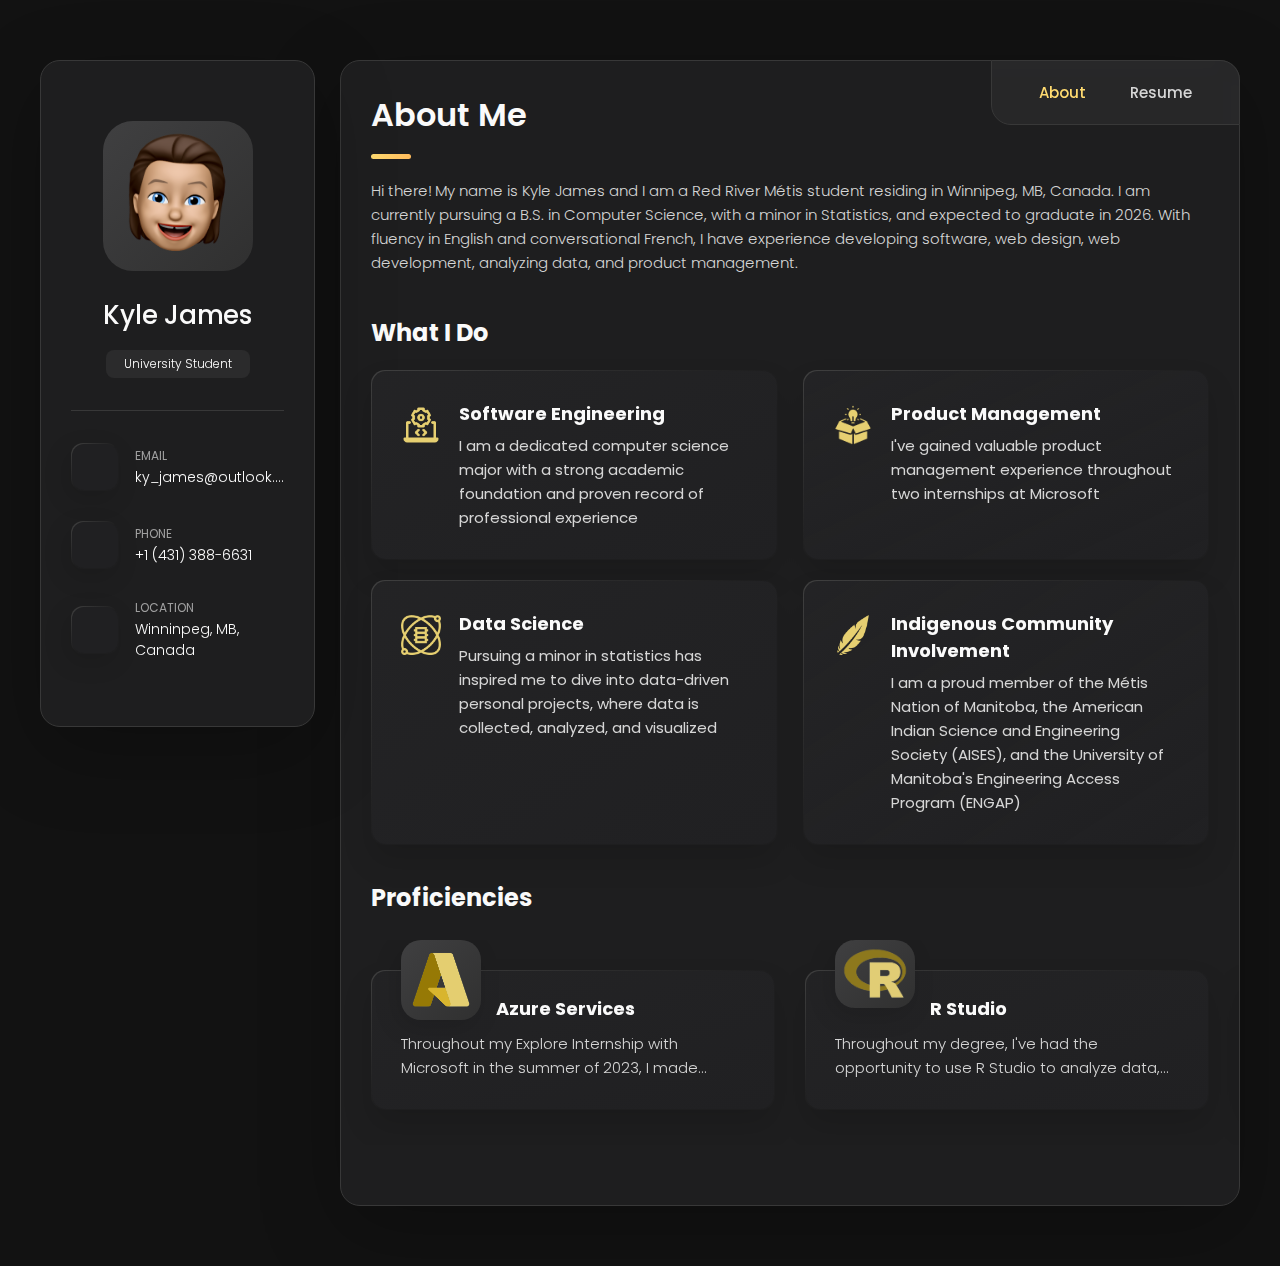
==== commit 8111365d: "removed poker and portfolio tabs from website" ====
--- a/index.html
+++ b/index.html
@@ -173,14 +173,6 @@
             <button class="navbar-link" data-nav-link>Resume</button>
           </li>
 
-          <li class="navbar-item">
-            <button class="navbar-link" data-nav-link>Portfolio</button>
-          </li>
-
-          <li class="navbar-item">
-            <button class="navbar-link" data-nav-link>Poker</button>
-          </li>
-
         </ul>
 
       </nav>
@@ -527,51 +519,51 @@
 
           <ol class="timeline-list">
 
-          <li class="timeline-item">
-
-            <h4 class="h4 timeline-item-title">American Indian Science and Engineering Society (AISES) Member</h4>
-
-            <span>2022-Present</span>
-
-            <p class="timeline-text">
-              Awarded AISES' student of the month for April 2023 and received travel scholarships for AISES' Canada National Gathering and AISES' National Gathering in 2023 as well as AISES' Canada National Gathering in 2024
-            </p>
-
-          </li>
-
-          <li class="timeline-item">
-
-            <h4 class="h4 timeline-item-title">Accenture Student Leadership Fellow</h4>
-
-            <span>2024</span>
-
-            <p class="timeline-text">
-              Participated in Accenture's inagural Indigenous track and leveraged my personal network to recruit other Indigenous students from across Canada to participate
-            </p>
-
-          </li>
-
-          <li class="timeline-item">
-
-            <h4 class="h4 timeline-item-title">National Research Council of Canada (NRC) Student Ambassador</h4>
-
-            <span>2023-Present</span>
-
-            <p class="timeline-text">
-              Have delivered presentations regarding my experiences as an Indigenous student at the NRC at multiple Indigenous outreach events at the University of Manitoba and AISES National Gatherings
-            </p>
-
-          </li>
-
-          <li class="timeline-item">
-
-            <h4 class="h4 timeline-item-title">University of Manitoba's Space Application and Technology Society (UMSATS)</h4>
-
-            <span>Spring 2023</span>
-
-            <p class="timeline-text">
-              Volunteered to test and implement the real time clock to be used for timing all functions onboard the cubesat while in orbit
-            </p>
+            <li class="timeline-item">
+
+              <h4 class="h4 timeline-item-title">American Indian Science and Engineering Society (AISES) Member</h4>
+
+              <span>2022-Present</span>
+
+              <p class="timeline-text">
+                Awarded AISES' student of the month for April 2023 and received travel scholarships for AISES' Canada National Gathering and AISES' National Gathering in 2023 as well as AISES' Canada National Gathering in 2024
+              </p>
+
+            </li>
+
+            <li class="timeline-item">
+
+              <h4 class="h4 timeline-item-title">Accenture Student Leadership Fellow</h4>
+
+              <span>2024</span>
+
+              <p class="timeline-text">
+                Participated in Accenture's inagural Indigenous track and leveraged my personal network to recruit other Indigenous students from across Canada to participate
+              </p>
+
+            </li>
+
+            <li class="timeline-item">
+
+              <h4 class="h4 timeline-item-title">National Research Council of Canada (NRC) Student Ambassador</h4>
+
+              <span>2023-Present</span>
+
+              <p class="timeline-text">
+                Have delivered presentations regarding my experiences as an Indigenous student at the NRC at multiple Indigenous outreach events at the University of Manitoba and AISES National Gatherings
+              </p>
+
+            </li>
+
+            <li class="timeline-item">
+
+              <h4 class="h4 timeline-item-title">University of Manitoba's Space Application and Technology Society (UMSATS)</h4>
+
+              <span>Spring 2023</span>
+
+              <p class="timeline-text">
+                Volunteered to test and implement the real time clock to be used for timing all functions onboard the cubesat while in orbit
+              </p>
 
             </li>
 
@@ -580,127 +572,6 @@
         </section>
 
       </article>
-
-      <!--
-        - #PORTFOLIO
-      -->
-
-      <article class="portfolio" data-page="portfolio">
-
-        <header>
-          <h2 class="h2 article-title">Portfolio</h2>
-        </header>
-
-        <section class="projects">
-
-          <div class="filter-select-box">
-
-            <button class="filter-select" data-select>
-
-            </button>
-
-          </div>
-
-          <ul class="project-list">
-
-            <li class="project-item  active" data-filter-item data-category="web development">
-              <a href="https://github.com/ky-james/sudoku-solver">
-
-                <figure class="project-img">
-                  <div class="project-item-icon-box">
-                    <ion-icon name="eye-outline"></ion-icon>
-                  </div>
-
-                  <img src="./assets/images/sudoku-solver.png" alt="finance" loading="lazy">
-                </figure>
-
-                <h3 class="project-title">Sudoku Solver</h3>
-
-              </a>
-            </li>
-
-            <li class="project-item  active" data-filter-item data-category="web development">
-              <a href="https://docs.google.com/spreadsheets/d/1brW8mOok9lBn_lUlN0yfra0miWgwhH7DMePDB2n6J4A/edit?usp=sharing">
-
-                <figure class="project-img">
-                  <div class="project-item-icon-box">
-                    <ion-icon name="eye-outline"></ion-icon>
-                  </div>
-
-                  <img src="./assets/images/poker-spreadsheet.png" alt="finance" loading="lazy">
-                </figure>
-
-                <h3 class="project-title">Poker Spreadsheet</h3>
-
-              </a>
-            </li>
-
-          </ul>
-
-        </section>
-
-      </article>
-
-      <!--
-        - #Poker
-      -->
-
-      <article class="poker" data-page="poker">
-
-        <header>
-          <h2 class="h2 article-title">Poker Spreadsheet <br> Privacy Policy</h2>
-        </header>
-
-        <section class="about-text">
-          <p>
-            <strong>Last Updated: November 6, 2023</strong> <br><br>
-
-            Thank you for using the Poker Spreadsheet (referred to as "we," "our," or "us" in this policy), and welcome to our Privacy Policy. We are committed to ensuring your data privacy and providing transparency about how we handle data within your Google Sheets Poker Spreadsheet. This standing Privacy Policy explains our practices for your reference.
-          </p>
-
-          <ol>
-            <li>
-              <h3 style="color: var(--orange-yellow-crayola)">1. Data Handling</h3>
-              <p class = "space">All data entry is voluntary. Users choose to provide data about their own poker games for tracking and analysis within the poker spreadsheet.</p>
-              <p class = "space">The embeded script will copy, paste, and format the data inside the Poker Spreadsheet as necessary to enable poker game tracking and analysis.</p>
-            </li>
-
-            <li>
-              <h3 style="color: var(--orange-yellow-crayola)">2. Security</h3>
-              <p class = "space">The script's access is limited to the copy of the Poker Spreadsheet within your Google Sheets account and the data you provide within the Poker Spreadsheet.</p>
-              <p class = "space">We do not have access to your data beyond the data entered within the spreadsheet.</p>
-              <p class = "space">The data entered into the spreadsheet will not be shared or exported externally.</p>
-            </li>
-
-            <li>
-              <h3 style="color: var(--orange-yellow-crayola)">3. Future Changes to the Privacy Policy</h3>
-              <p class = "space">We may update this Privacy Policy to reflect changes in our data handling practices. Any significant changes will be communicated within the poker spreadsheet.</p>
-              <p class = "space">It's important to stay informed about any updates to the Privacy Policy, as your continued use of the poker spreadsheet implies your agreement to the terms.</p>
-            </li>
-
-            <li>
-              <h3 style="color: var(--orange-yellow-crayola)">4. Contact Us</h3>
-              <p class = "space">If you have any questions or concerns about our data handling practices within the poker spreadsheet, please contact us at <strong>ky_james@outlook.com</strong></p>
-              <p class = "space">We are here to assist with any inquiries you may have, ensuring transparency and addressing your concerns about your data within the poker spreadsheet.</p>
-            </li>
-
-          </ol>
-
-        </section>
-
-
-
-        
-      </article>
-
-    </div>
-
-  </main>
-
-
-
-
-
 
   <!--
     - custom js link
--- a/assets/css/style.css
+++ b/assets/css/style.css
@@ -916,34 +916,6 @@
 
 
 /*-----------------------------------*\
-  #Poker Spreadsheet Privacy
-\*-----------------------------------*/
-
-.mapbox {
-  position: relative;
-  height: 250px;
-  width: 100%;
-  border-radius: 16px;
-  margin-bottom: 30px;
-  border: 1px solid var(--jet);
-  overflow: hidden;
-}
-
-.mapbox figure { height: 100%; }
-
-.mapbox iframe {
-  width: 100%;
-  height: 100%;
-  border: none;
-  filter: grayscale(1) invert(1);
-}
-
-
-
-
-
-
-/*-----------------------------------*\
   #RESPONSIVE
 \*-----------------------------------*/
 
@@ -958,15 +930,6 @@
    */
 
   .professional-affiliations-item { min-width: calc(33.33% - 10px); }
-
-
-
-  /**
-   * #PORTFOLIO, BLOG 
-   */
-
-  .project-img,
-  .blog-banner-box { height: auto; }
 
 }
 
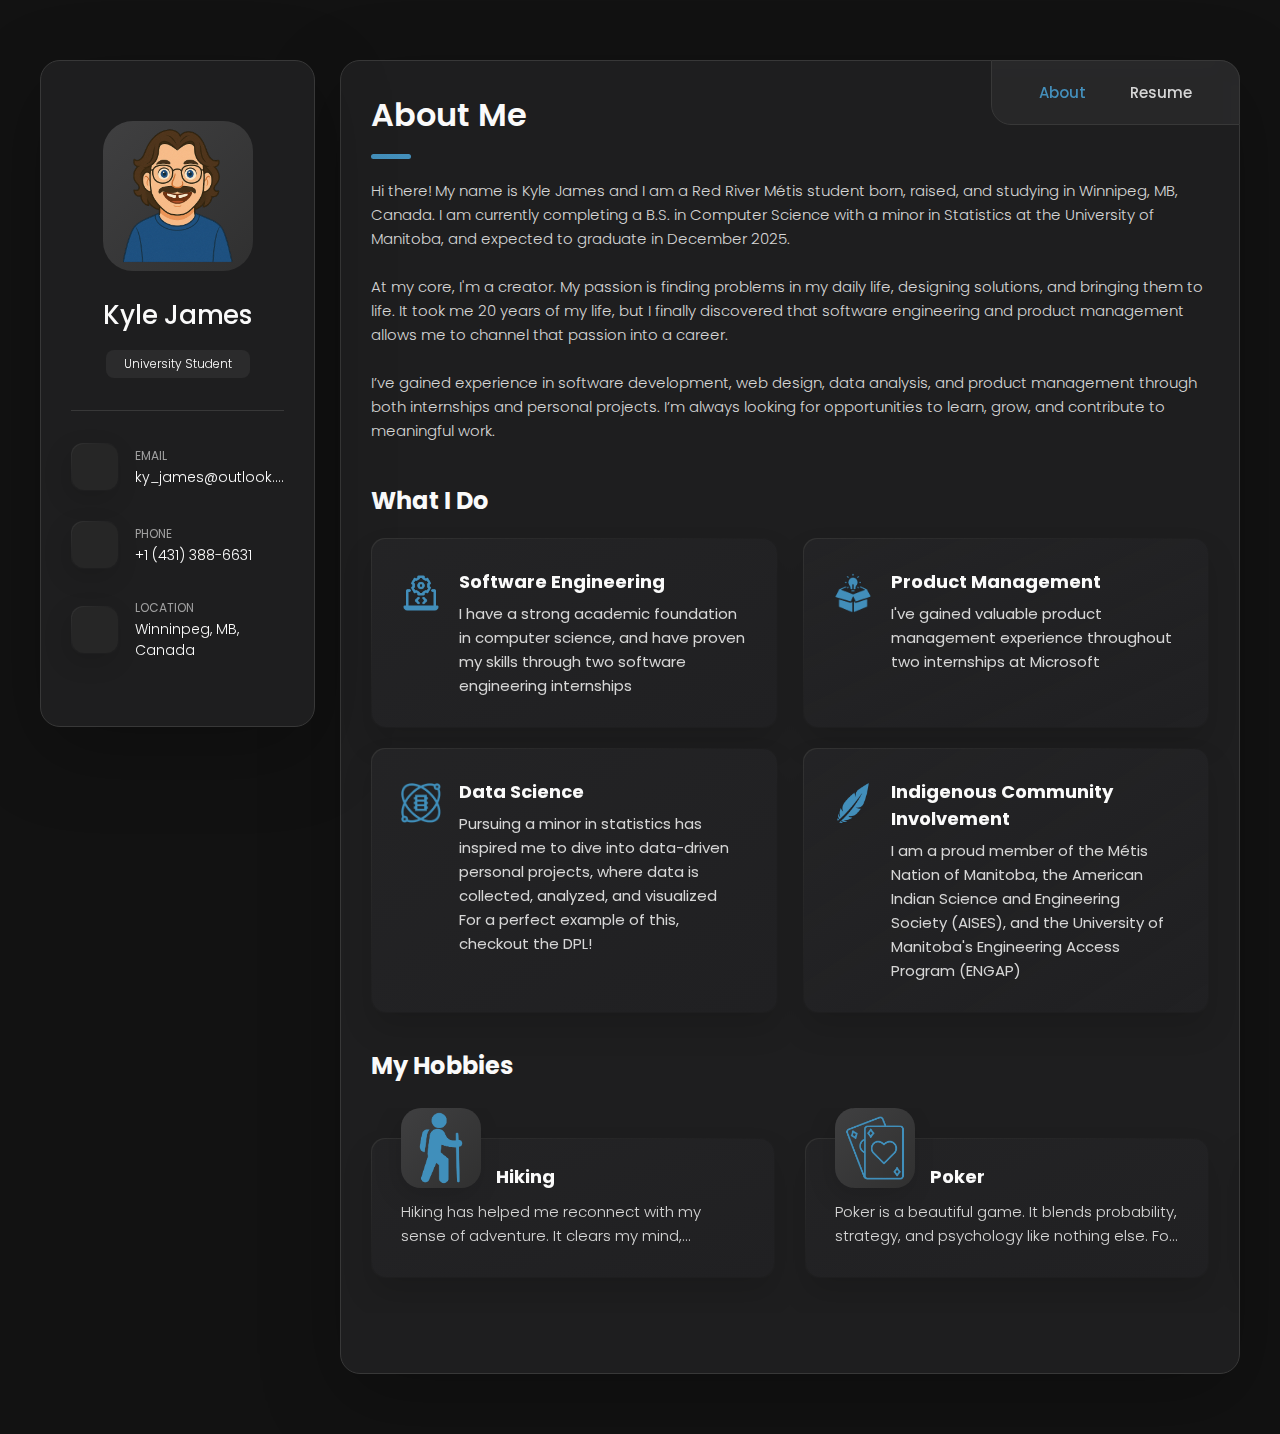
==== commit 334cd307: "added hobbies section" ====
--- a/index.html
+++ b/index.html
@@ -190,7 +190,7 @@
 
         <section class="about-text">
           <p>
-            Hi there! My name is Kyle James and I am a Red River Métis student residing in Winnipeg, MB, Canada. I am currently pursuing a B.S. in Computer Science, with a minor in Statistics, and expected to graduate in 2026. With fluency in English and conversational French, I have experience developing software, web design, web development, analyzing data, and product management. 
+            Hi there! My name is Kyle James and I am a Red River Métis student born, raised, and studying in Winnipeg, MB, Canada. I am currently completing a B.S. in Computer Science with a minor in Statistics at the University of Manitoba, and expected to graduate in December 2025. <br><br> At my core, I'm a creator. My passion is finding problems in my daily life, designing solutions, and bringing them to life. It took me 20 years of my life, but I finally discovered that software engineering and product management allows me to channel that passion into a career. <br><br> I’ve gained experience in software development, web design, data analysis, and product management through both internships and personal projects. I’m always looking for opportunities to learn, grow, and contribute to meaningful work.
           </p>
         </section>
 
@@ -216,7 +216,7 @@
                 <h4 class="h4 service-item-title">Software Engineering</h4>
 
                 <p class="service-item-text">
-                  I am a dedicated computer science major with a strong academic foundation and proven record of professional experience
+                  I have a strong academic foundation in computer science, and have proven my skills through two software engineering internships
                 </p>
               </div>
 
@@ -248,7 +248,7 @@
                 <h4 class="h4 service-item-title">Data Science</h4>
 
                 <p class="service-item-text">
-                  Pursuing a minor in statistics has inspired me to dive into data-driven personal projects, where data is collected, analyzed, and visualized
+                  Pursuing a minor in statistics has inspired me to dive into data-driven personal projects, where data is collected, analyzed, and visualized <br> For a perfect example of this, checkout the DPL!
                 </p>
               </div>
 
@@ -276,12 +276,12 @@
 
 
         <!--
-          - technologies
+          - hobbies
         -->
 
         <section class="technologies">
 
-          <h3 class="h3 technologies-title">Proficiencies</h3>
+          <h3 class="h3 technologies-title">My Hobbies</h3>
 
           <ul class="technologies-list has-scrollbar">
 
@@ -289,31 +289,31 @@
               <div class="content-card" data-technologies-item>
 
                 <figure class="technologies-avatar-box">
-                  <img src="./assets/images/icon-azure.png" alt="Azure Services" width="60" data-technologies-avatar>
+                  <img src="./assets/images/icon-hiking.png" alt="Azure Services" width="60" data-technologies-avatar>
                 </figure>
 
-                <h4 class="h4 technologies-item-title" data-technologies-title>Azure Services</h4>
+                <h4 class="h4 technologies-item-title" data-technologies-title>Hiking</h4>
 
                 <div class="technologies-text" data-technologies-text>
                   <p>
-                    Throughout my Explore Internship with Microsoft in the summer of 2023, I made effective use of Microsoft Azure tools, including Azure DevOps, Azure Data Factory, and Azure Data Lake. 
+                    Hiking has helped me reconnect with my sense of adventure. It clears my mind, grounds me in nature, and gives me a chance to reboot—mentally and physically—while getting some exercise along the way.
                   </p>
                 </div>
               </div>
-            </li>
-
+            </li>  
+            
             <li class="technologies-item">
               <div class="content-card" data-technologies-item>
 
                 <figure class="technologies-avatar-box">
-                  <img src="./assets/images/icon-r.png" alt="R Studio" width="60" data-technologies-avatar>
+                  <img src="./assets/images/icon-poker.png" alt="R Studio" width="60" data-technologies-avatar>
                 </figure>
 
-                <h4 class="h4 technologies-item-title" data-technologies-title>R Studio</h4>
+                <h4 class="h4 technologies-item-title" data-technologies-title>Poker</h4>
 
                 <div class="technologies-text" data-technologies-text>
                   <p>
-                    Throughout my degree, I've had the opportunity to use R Studio to analyze data, visualize data, and create linear and polynomial regression models.
+                    Poker is a beautiful game. It blends probability, strategy, and psychology like nothing else. For me, it’s also the perfect excuse to hang out and catch up with my buddies. I even built a fantasy-style poker league for us—check out the DPL page on this site to learn more!
                   </p>
                 </div>
               </div>
@@ -323,18 +323,19 @@
               <div class="content-card" data-technologies-item>
 
                 <figure class="technologies-avatar-box">
-                  <img src="./assets/images/icon-programming-languages.png" alt="Programming Languages" width="60" data-technologies-avatar>
-                </figure>
-
-                <h4 class="h4 technologies-item-title" data-technologies-title>Programming Languages</h4>
+                  <img src="./assets/images/icon-guitar.png" alt="R Studio" width="60" data-technologies-avatar>
+                </figure>  
+
+                <h4 class="h4 technologies-item-title" data-technologies-title>Guitar</h4>
 
                 <div class="technologies-text" data-technologies-text>
                   <p>
-                    I have experience with a variety of programming languages, including Python, Java, C, C++, C#, and JavaScript. I've also extensively used Git and Github.
-                  </p>
-                </div>
-              </div>
-            </li>
+                    I truly believe that creating music is one of the most impressive things a person can do. Playing guitar gives me a creative outlet and a way to connect with others. While I still have a lot to learn, there’s nothing quite like the feeling of emulating my favourite songs.
+                  </p>  
+                </div>  
+              </div>  
+            </li>  
+
 
           </ul>
 
@@ -342,7 +343,7 @@
 
 
         <!--
-          - technologies modal
+          - hobbies modal
         -->
 
         <div class="modal-container" data-modal-container>
@@ -365,7 +366,7 @@
 
               <h4 class="h3 modal-title" data-modal-title>Azure Services</h4>
 
-              <time datetime="2021-06-14">Summer 2023</time>
+              <time datetime="2021-06-14"></time>
 
               <div data-modal-text>
                 <p>
--- a/assets/css/style.css
+++ b/assets/css/style.css
@@ -35,35 +35,35 @@
   ), hsl(240, 2%, 13%);
   --bg-gradient-yellow-1: linear-gradient(
     to bottom right, 
-    hsl(45, 100%, 71%) 0%, 
-    hsla(36, 100%, 69%, 0) 50%
+    hsl(202, 47%, 50%) 0%, 
+    hsla(202, 47%, 50%, 0) 50%
   );
   --bg-gradient-yellow-2: linear-gradient(
     135deg, 
-    hsla(45, 100%, 71%, 0.251) 0%, 
-    hsla(35, 100%, 68%, 0) 59.86%
+    hsla(202, 47%, 50%, 0.251) 0%, 
+    hsla(202, 47%, 50%, 0) 59.86%
   ), hsl(240, 2%, 13%);
   --border-gradient-onyx: linear-gradient(
     to bottom right, 
-    hsl(0, 0%, 25%) 0%, 
-    hsla(0, 0%, 25%, 0) 50%
+    hsl(0, 0%, 20%) 0%, /* Darker */
+    hsla(0, 0%, 30%, 0) 50% /* Lighter */
   );
   --text-gradient-yellow: linear-gradient(
     to right, 
-    hsl(45, 100%, 72%), 
-    hsl(35, 100%, 68%)
+    hsl(202, 47%, 50%), 
+    hsl(202, 47%, 50%)
   );
 
   /* solid */
   --jet: hsl(0, 0%, 22%);
   --onyx: hsl(240, 1%, 17%);
-  --eerie-black-1: hsl(240, 2%, 13%);
+  --eerie-black-1: hsl(0, 0%, 15%);
   --eerie-black-2: hsl(240, 2%, 12%);
   --smoky-black: hsl(0, 0%, 7%);
   --white-1: hsl(0, 0%, 100%);
   --white-2: hsl(0, 0%, 98%);
-  --orange-yellow-crayola: hsl(45, 100%, 72%);
-  --vegas-gold: hsl(45, 54%, 58%);
+  --orange-yellow-crayola: hsl(202, 47%, 50%);
+  --vegas-gold: hsl(202, 47%, 50%);
   --light-gray: hsl(0, 0%, 84%);
   --light-gray-70: hsla(0, 0%, 84%, 0.7);
   --bittersweet-shimmer: hsl(0, 43%, 51%);
@@ -439,7 +439,7 @@
 
 .social-item .social-link {
   color: var(--light-gray-70);
-  font-size: 18px;
+  font-size: 30px;
 }
 
 
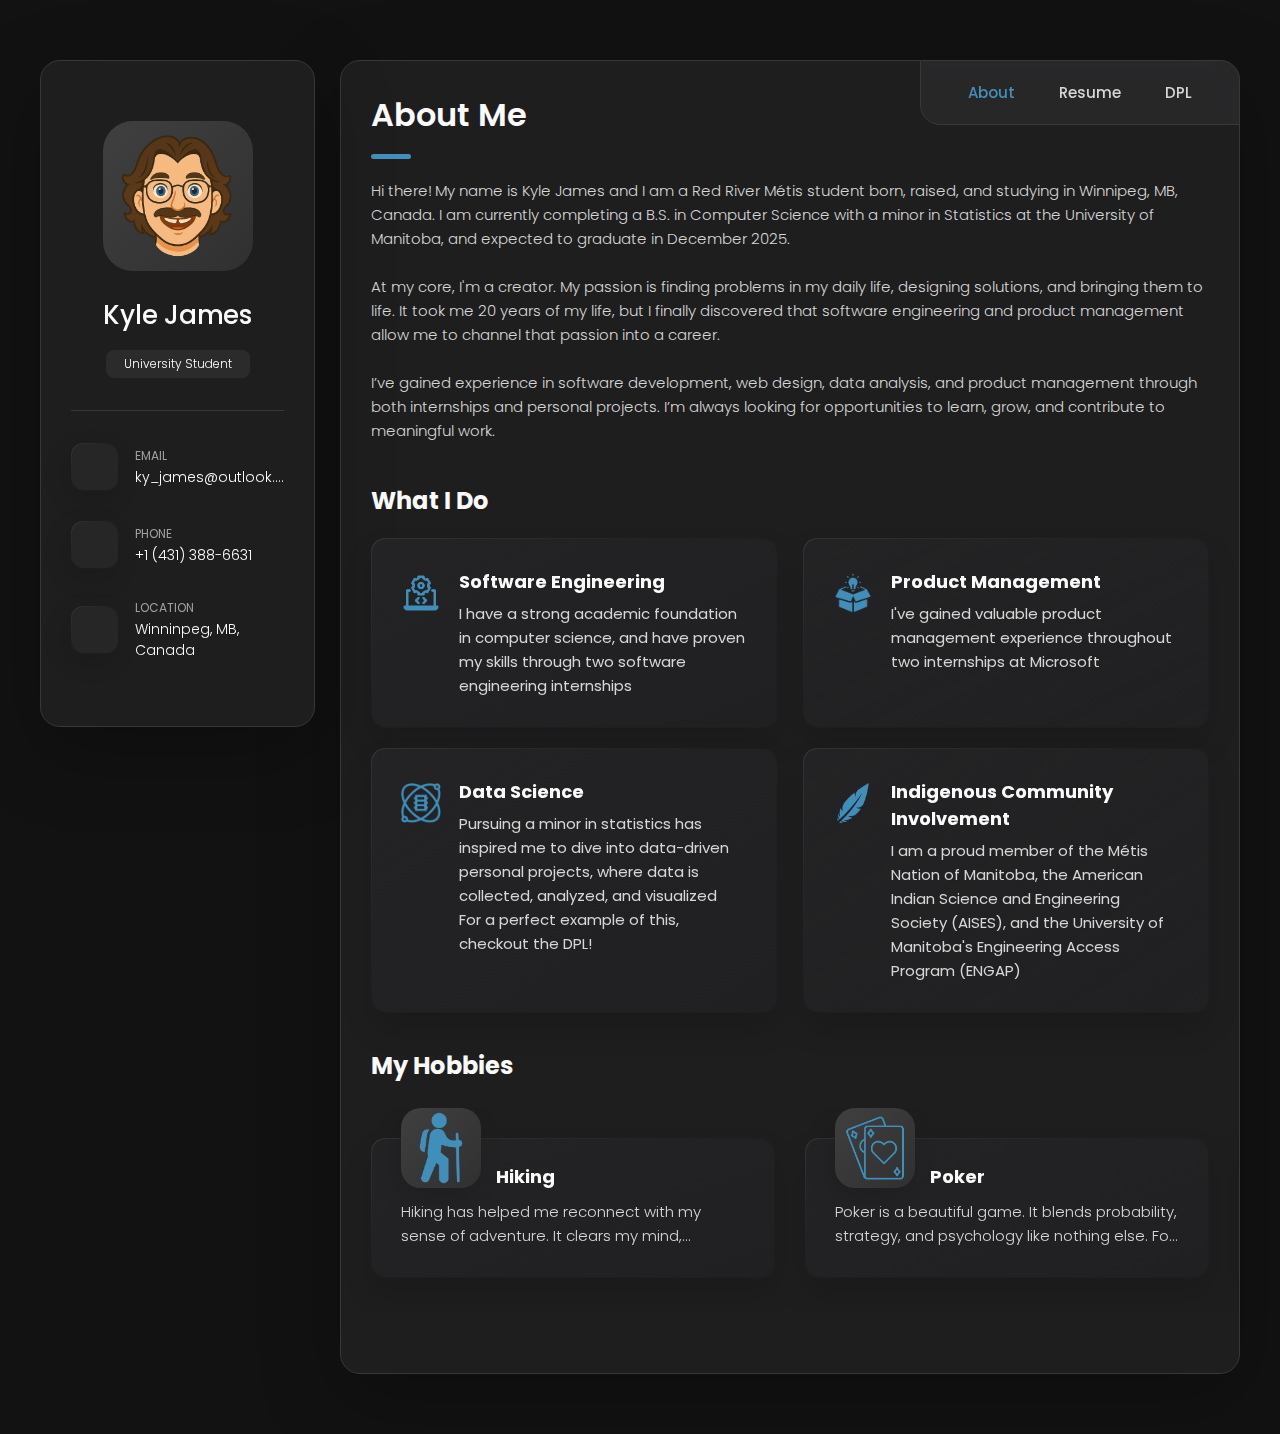
==== commit cf96f211: "Added DPL page, updated icons" ====
--- a/index.html
+++ b/index.html
@@ -173,6 +173,10 @@
             <button class="navbar-link" data-nav-link>Resume</button>
           </li>
 
+          <li class="navbar-item">
+            <button class="navbar-link" data-nav-link>DPL</button>
+          </li>
+
         </ul>
 
       </nav>
@@ -190,7 +194,7 @@
 
         <section class="about-text">
           <p>
-            Hi there! My name is Kyle James and I am a Red River Métis student born, raised, and studying in Winnipeg, MB, Canada. I am currently completing a B.S. in Computer Science with a minor in Statistics at the University of Manitoba, and expected to graduate in December 2025. <br><br> At my core, I'm a creator. My passion is finding problems in my daily life, designing solutions, and bringing them to life. It took me 20 years of my life, but I finally discovered that software engineering and product management allows me to channel that passion into a career. <br><br> I’ve gained experience in software development, web design, data analysis, and product management through both internships and personal projects. I’m always looking for opportunities to learn, grow, and contribute to meaningful work.
+            Hi there! My name is Kyle James and I am a Red River Métis student born, raised, and studying in Winnipeg, MB, Canada. I am currently completing a B.S. in Computer Science with a minor in Statistics at the University of Manitoba, and expected to graduate in December 2025. <br><br> At my core, I'm a creator. My passion is finding problems in my daily life, designing solutions, and bringing them to life. It took me 20 years of my life, but I finally discovered that software engineering and product management allow me to channel that passion into a career. <br><br> I’ve gained experience in software development, web design, data analysis, and product management through both internships and personal projects. I’m always looking for opportunities to learn, grow, and contribute to meaningful work.
           </p>
         </section>
 
@@ -279,22 +283,22 @@
           - hobbies
         -->
 
-        <section class="technologies">
-
-          <h3 class="h3 technologies-title">My Hobbies</h3>
-
-          <ul class="technologies-list has-scrollbar">
-
-            <li class="technologies-item">
-              <div class="content-card" data-technologies-item>
-
-                <figure class="technologies-avatar-box">
-                  <img src="./assets/images/icon-hiking.png" alt="Azure Services" width="60" data-technologies-avatar>
+        <section class="hobbies">
+
+          <h3 class="h3 hobbies-title">My Hobbies</h3>
+
+          <ul class="hobbies-list has-scrollbar">
+
+            <li class="hobbies-item">
+              <div class="content-card" data-hobbies-item>
+
+                <figure class="hobbies-avatar-box">
+                  <img src="./assets/images/icon-hiking.png" alt="Azure Services" width="60" data-hobbies-avatar>
                 </figure>
 
-                <h4 class="h4 technologies-item-title" data-technologies-title>Hiking</h4>
-
-                <div class="technologies-text" data-technologies-text>
+                <h4 class="h4 hobbies-item-title" data-hobbies-title>Hiking</h4>
+
+                <div class="hobbies-text" data-hobbies-text>
                   <p>
                     Hiking has helped me reconnect with my sense of adventure. It clears my mind, grounds me in nature, and gives me a chance to reboot—mentally and physically—while getting some exercise along the way.
                   </p>
@@ -302,16 +306,16 @@
               </div>
             </li>  
             
-            <li class="technologies-item">
-              <div class="content-card" data-technologies-item>
-
-                <figure class="technologies-avatar-box">
-                  <img src="./assets/images/icon-poker.png" alt="R Studio" width="60" data-technologies-avatar>
+            <li class="hobbies-item">
+              <div class="content-card" data-hobbies-item>
+
+                <figure class="hobbies-avatar-box">
+                  <img src="./assets/images/icon-poker.png" alt="R Studio" width="60" data-hobbies-avatar>
                 </figure>
 
-                <h4 class="h4 technologies-item-title" data-technologies-title>Poker</h4>
-
-                <div class="technologies-text" data-technologies-text>
+                <h4 class="h4 hobbies-item-title" data-hobbies-title>Poker</h4>
+
+                <div class="hobbies-text" data-hobbies-text>
                   <p>
                     Poker is a beautiful game. It blends probability, strategy, and psychology like nothing else. For me, it’s also the perfect excuse to hang out and catch up with my buddies. I even built a fantasy-style poker league for us—check out the DPL page on this site to learn more!
                   </p>
@@ -319,16 +323,16 @@
               </div>
             </li>
 
-            <li class="technologies-item">
-              <div class="content-card" data-technologies-item>
-
-                <figure class="technologies-avatar-box">
-                  <img src="./assets/images/icon-guitar.png" alt="R Studio" width="60" data-technologies-avatar>
+            <li class="hobbies-item">
+              <div class="content-card" data-hobbies-item>
+
+                <figure class="hobbies-avatar-box">
+                  <img src="./assets/images/icon-guitar.png" alt="R Studio" width="60" data-hobbies-avatar>
                 </figure>  
 
-                <h4 class="h4 technologies-item-title" data-technologies-title>Guitar</h4>
-
-                <div class="technologies-text" data-technologies-text>
+                <h4 class="h4 hobbies-item-title" data-hobbies-title>Guitar</h4>
+
+                <div class="hobbies-text" data-hobbies-text>
                   <p>
                     I truly believe that creating music is one of the most impressive things a person can do. Playing guitar gives me a creative outlet and a way to connect with others. While I still have a lot to learn, there’s nothing quite like the feeling of emulating my favourite songs.
                   </p>  
@@ -350,7 +354,7 @@
 
           <div class="overlay" data-overlay></div>
 
-          <section class="technologies-modal">
+          <section class="hobbies-modal">
 
             <button class="modal-close-btn" data-modal-close-btn>
               <ion-icon name="close-outline"></ion-icon>
@@ -396,7 +400,7 @@
 
           <div class="title-wrapper">
             <div class="icon-box">
-              <ion-icon name="code"></ion-icon>
+              <ion-icon name="briefcase-outline"></ion-icon>
             </div>
 
             <h3 class="h3">Work Experience</h3>
@@ -472,7 +476,7 @@
 
           <div class="title-wrapper">
             <div class="icon-box">
-              <ion-icon name="book-outline"></ion-icon>
+              <ion-icon name="school-outline"></ion-icon>
             </div>
 
             <h3 class="h3">University of Manitoba</h3>
@@ -512,7 +516,7 @@
 
           <div class="title-wrapper">
             <div class="icon-box">
-              <ion-icon name="clipboard-outline"></ion-icon>
+              <ion-icon name="calendar-outline"></ion-icon>
             </div>
 
             <h3 class="h3">Extracirciculars</h3>
@@ -573,6 +577,77 @@
         </section>
 
       </article>
+
+      <!--
+        - #DPL
+      -->
+
+      <article class="dpl" data-page="dpl">
+
+        <header>
+          <h2 class="h2 article-title">Degenerate Poker League</h2>
+        </header>
+        
+        <section class="about-text">
+          <h3 class="h3 service-title">Overview</h3>
+          <p>
+            The <a href="https://degeneratepokerleague.ca" target="_blank" rel="noopener noreferrer" style="color: var(--orange-yellow-crayola); text-decoration: none; display: inline;">Degenerate Poker League</a> started as a solution to a recurring problem: every time my friends and I played poker, we’d lose track of who bought in, who cashed out, and what were the results. After one too many chaotic post-game audits, I decided to build a better system.
+            <br><br>
+            This project is my pride and joy. It’s the perfect blend of product management and software engineering — I get to design solutions, build them out, and immediately see the impact at every step of the way. There’s honestly no better feeling than watching my friends crowd around the leaderboard, laughing, trash-talking, and genuinely enjoying something I created.
+          </p>
+        </section>
+
+        <section class="timeline">
+
+          <div class="title-wrapper">
+            <div class="icon-box">
+              <ion-icon name="code-slash-outline"></ion-icon>
+            </div>
+        
+            <h3 class="h3">Technical Timeline</h3>
+          </div>
+        
+          <ol class="timeline-list">
+        
+            <li class="timeline-item">
+              <h4 class="h4 timeline-item-title">Google Sheets for Data Tracking</h4>
+              <span>Dec 2022</span>
+              <p class="timeline-text">
+                Built a shared Google Sheet to track each poker game's buy-ins, cash-outs, and net earnings. Used formulas to generate running totals, player stats, and dynamic leaderboards.
+              </p>
+            </li>
+        
+            <li class="timeline-item">
+              <h4 class="h4 timeline-item-title">Google Apps Script Automation</h4>
+              <span>Sep 2023</span>
+              <p class="timeline-text">
+                Wrote custom scripts to automate data entry via a button interface. This created and formatted new game entries automatically.
+              </p>
+            </li>
+        
+            <li class="timeline-item">
+              <h4 class="h4 timeline-item-title">Twilio API Integration</h4>
+              <span>Dec 2023</span>
+              <p class="timeline-text">
+                Integrated Twilio to send automatic recap texts to players the day after each game. Messages included net earnings, personal stats, and a link to the full summary.
+              </p>
+            </li>
+        
+            <li class="timeline-item">
+              <h4 class="h4 timeline-item-title">Responsive Web App with React</h4>
+              <span>Dec 2024</span>
+              <p class="timeline-text">
+                Created a responsive React website using Material UI tables to display player stats and leaderboards. This solved mobile usability issues and gave players access from any device.
+              </p>
+            </li>
+        
+            <li class="timeline-item">
+              <h4 class="h4 timeline-item-title">SQL Integration (In Progress)</h4>
+              <span>Summer 2025 (Hopefully)</span>
+              <p class="timeline-text">
+                Planning to migrate data from Google Sheets to SQL for more robust data management. This will allow for complex queries, better data integrity, and easier future feature additions.
+              </p>
+        
 
   <!--
     - custom js link
--- a/assets/css/style.css
+++ b/assets/css/style.css
@@ -181,6 +181,10 @@
   margin: 16px 0;
 }
 
+ion-icon {
+  font-size: 28px; /* Adjust globally */
+}
+
 .icon-box {
   position: relative;
   background: var(--border-gradient-onyx);
@@ -190,7 +194,7 @@
   display: flex;
   justify-content: center;
   align-items: center;
-  font-size: 16px;
+  font-size: 20px;
   color: var(--orange-yellow-crayola);
   box-shadow: var(--shadow-1);
   z-index: 1;
@@ -556,14 +560,14 @@
 
 
 /**
- * #technologies 
+ * #hobbies 
  */
 
-.technologies { margin-bottom: 30px; }
-
-.technologies-title { margin-bottom: 20px; }
-
-.technologies-list {
+.hobbies { margin-bottom: 30px; }
+
+.hobbies-title { margin-bottom: 20px; }
+
+.hobbies-list {
   display: flex;
   justify-content: flex-start;
   align-items: flex-start;
@@ -577,12 +581,12 @@
   scroll-snap-type: inline mandatory;
 }
 
-.technologies-item {
+.hobbies-item {
   min-width: 100%;
   scroll-snap-align: center;
 }
 
-.technologies-avatar-box {
+.hobbies-avatar-box {
   position: absolute;
   top: 0;
   left: 0;
@@ -592,9 +596,9 @@
   box-shadow: var(--shadow-1);
 }
 
-.technologies-item-title { margin-bottom: 7px; }
-
-.technologies-text {
+.hobbies-item-title { margin-bottom: 7px; }
+
+.hobbies-text {
   color: var(--light-gray);
   font-size: var(--fs-6);
   font-weight: var(--fw-300);
@@ -608,7 +612,7 @@
 
 
 /**
- * #technologies-modal
+ * #hobbies-modal
  */
 
 .modal-container {
@@ -654,7 +658,7 @@
   pointer-events: all;
 }
 
-.technologies-modal {
+.hobbies-modal {
   background: var(--eerie-black-2);
   position: relative;
   padding: 15px;
@@ -668,7 +672,7 @@
   z-index: 2;
 }
 
-.modal-container.active .technologies-modal {
+.modal-container.active .hobbies-modal {
   transform: scale(1);
   opacity: 1;
 }
@@ -1087,11 +1091,11 @@
 
   .service-content-box { text-align: left; }
 
-  /* technologies */
-
-  .technologies-title { margin-bottom: 25px; }
-
-  .technologies-list {
+  /* hobbies */
+
+  .hobbies-title { margin-bottom: 25px; }
+
+  .hobbies-list {
     gap: 30px;
     margin: 0 -30px;
     padding: 30px;
@@ -1103,28 +1107,28 @@
     padding-top: 25px;
   }
 
-  .technologies-avatar-box {
+  .hobbies-avatar-box {
     transform: translate(30px, -30px);
     border-radius: 20px;
   }
 
-  .technologies-avatar-box img { width: 80px; }
-
-  .technologies-item-title {
+  .hobbies-avatar-box img { width: 80px; }
+
+  .hobbies-item-title {
     margin-bottom: 10px;
     margin-left: 95px;
   }
 
-  .technologies-text {
+  .hobbies-text {
     line-clamp: 2;
     -webkit-line-clamp: 2;
   }
 
-  /* technologies modal */
+  /* hobbies modal */
 
   .modal-container { padding: 20px; }
 
-  .technologies-modal {
+  .hobbies-modal {
     display: flex;
     justify-content: flex-start;
     align-items: stretch;
@@ -1264,9 +1268,9 @@
    * ABOUT
    */
 
-  /* technologies modal */
-
-  .technologies-modal {
+  /* hobbies modal */
+
+  .hobbies-modal {
     gap: 35px;
     max-width: 680px;
   }
@@ -1390,9 +1394,9 @@
     gap: 20px 25px;
   }
 
-  /* technologies */
-
-  .technologies-item { min-width: calc(50% - 15px); }
+  /* hobbies */
+
+  .hobbies-item { min-width: calc(50% - 15px); }
 
   /* professional-affiliations */
 
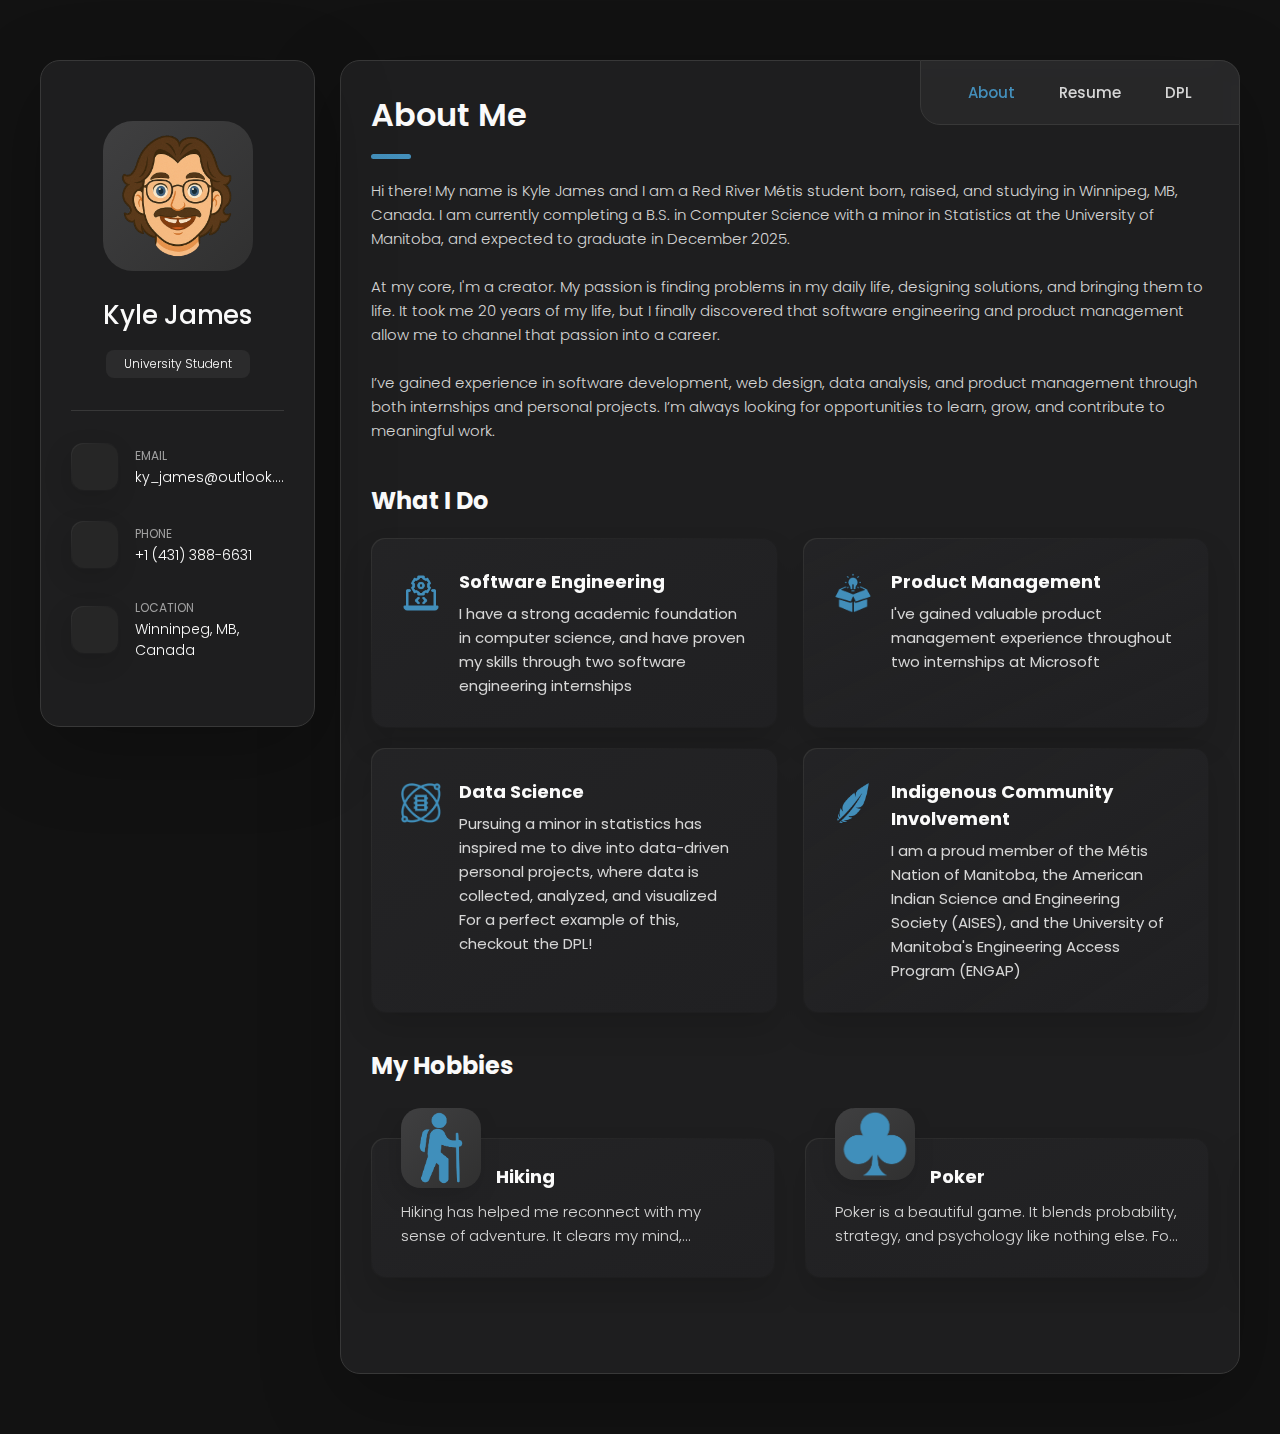
==== commit 6434c240: "Updated poker icon" ====
--- a/index.html
+++ b/index.html
@@ -310,7 +310,7 @@
               <div class="content-card" data-hobbies-item>
 
                 <figure class="hobbies-avatar-box">
-                  <img src="./assets/images/icon-poker.png" alt="R Studio" width="60" data-hobbies-avatar>
+                  <img src="./assets/images/icon-club.png" alt="R Studio" width="60" data-hobbies-avatar>
                 </figure>
 
                 <h4 class="h4 hobbies-item-title" data-hobbies-title>Poker</h4>
--- a/assets/css/style.css
+++ b/assets/css/style.css
@@ -1018,7 +1018,7 @@
     margin-bottom: 30px;
   }
 
-  .sidebar.active { max-height: 584px; }
+  .sidebar.active { max-height: 754px; }
 
   .sidebar-info { gap: 25px; }
 
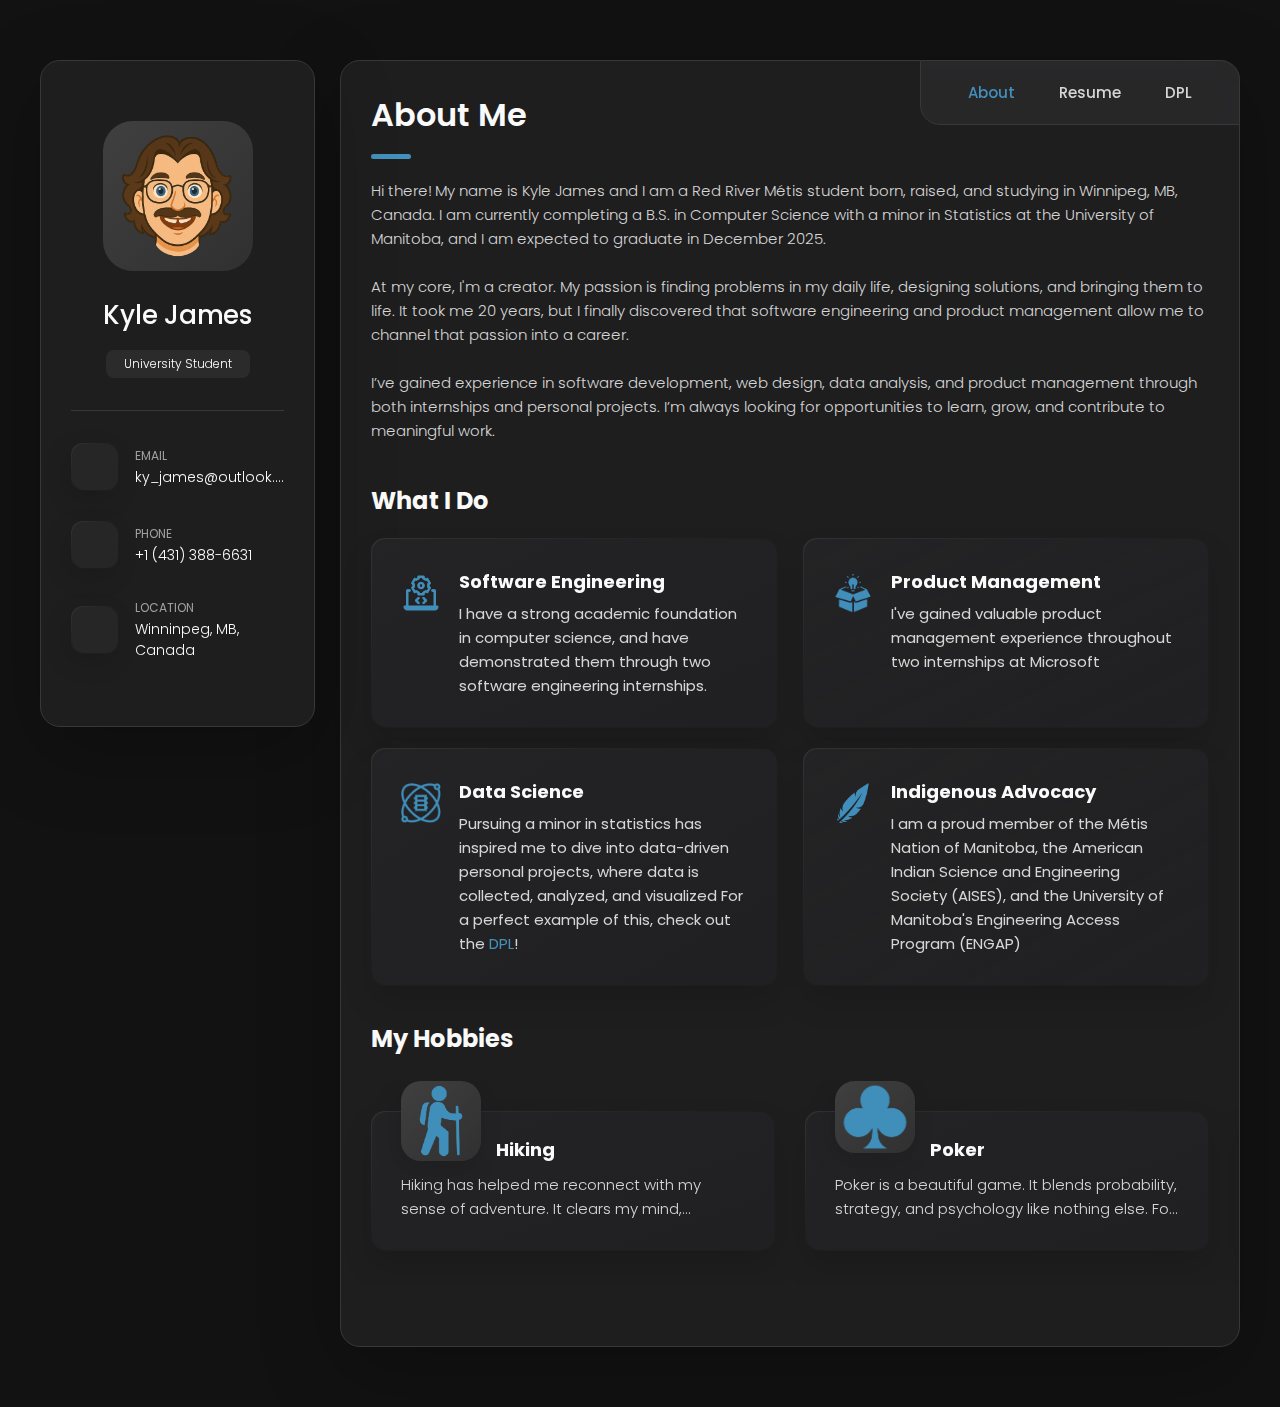
==== commit af9e18d1: "Made final changes" ====
--- a/index.html
+++ b/index.html
@@ -194,7 +194,7 @@
 
         <section class="about-text">
           <p>
-            Hi there! My name is Kyle James and I am a Red River Métis student born, raised, and studying in Winnipeg, MB, Canada. I am currently completing a B.S. in Computer Science with a minor in Statistics at the University of Manitoba, and expected to graduate in December 2025. <br><br> At my core, I'm a creator. My passion is finding problems in my daily life, designing solutions, and bringing them to life. It took me 20 years of my life, but I finally discovered that software engineering and product management allow me to channel that passion into a career. <br><br> I’ve gained experience in software development, web design, data analysis, and product management through both internships and personal projects. I’m always looking for opportunities to learn, grow, and contribute to meaningful work.
+            Hi there! My name is Kyle James and I am a Red River Métis student born, raised, and studying in Winnipeg, MB, Canada. I am currently completing a B.S. in Computer Science with a minor in Statistics at the University of Manitoba, and I am expected to graduate in December 2025. <br><br> At my core, I'm a creator. My passion is finding problems in my daily life, designing solutions, and bringing them to life. It took me 20 years, but I finally discovered that software engineering and product management allow me to channel that passion into a career. <br><br> I’ve gained experience in software development, web design, data analysis, and product management through both internships and personal projects. I’m always looking for opportunities to learn, grow, and contribute to meaningful work.
           </p>
         </section>
 
@@ -205,7 +205,7 @@
 
         <section class="service">
 
-          <h3 class="h3 service-title">What i do</h3>
+          <h3 class="h3 service-title">What I do</h3>
 
           <ul class="service-list">
 
@@ -220,7 +220,7 @@
                 <h4 class="h4 service-item-title">Software Engineering</h4>
 
                 <p class="service-item-text">
-                  I have a strong academic foundation in computer science, and have proven my skills through two software engineering internships
+                  I have a strong academic foundation in computer science, and have demonstrated them through two software engineering internships.
                 </p>
               </div>
 
@@ -252,7 +252,7 @@
                 <h4 class="h4 service-item-title">Data Science</h4>
 
                 <p class="service-item-text">
-                  Pursuing a minor in statistics has inspired me to dive into data-driven personal projects, where data is collected, analyzed, and visualized <br> For a perfect example of this, checkout the DPL!
+                  Pursuing a minor in statistics has inspired me to dive into data-driven personal projects, where data is collected, analyzed, and visualized For a perfect example of this, check out the <a href="https://degeneratepokerleague.ca" target="_blank" rel="noopener noreferrer" style="color: var(--orange-yellow-crayola); text-decoration: none; display: inline;">DPL</a>!
                 </p>
               </div>
 
@@ -265,7 +265,7 @@
               </div>
 
               <div class="service-content-box">
-                <h4 class="h4 service-item-title">Indigenous Community Involvement</h4>
+                <h4 class="h4 service-item-title">Indigenous Advocacy</h4>
 
                 <p class="service-item-text">
                   I am a proud member of the Métis Nation of Manitoba, the American Indian Science and Engineering Society (AISES), and the University of Manitoba's Engineering Access Program (ENGAP) 
@@ -293,7 +293,7 @@
               <div class="content-card" data-hobbies-item>
 
                 <figure class="hobbies-avatar-box">
-                  <img src="./assets/images/icon-hiking.png" alt="Azure Services" width="60" data-hobbies-avatar>
+                  <img src="./assets/images/icon-hiking.png" alt="Hiking Icon" width="60" data-hobbies-avatar>
                 </figure>
 
                 <h4 class="h4 hobbies-item-title" data-hobbies-title>Hiking</h4>
@@ -310,14 +310,14 @@
               <div class="content-card" data-hobbies-item>
 
                 <figure class="hobbies-avatar-box">
-                  <img src="./assets/images/icon-club.png" alt="R Studio" width="60" data-hobbies-avatar>
+                  <img src="./assets/images/icon-club.png" alt="Club Card Icon" width="60" data-hobbies-avatar>
                 </figure>
 
                 <h4 class="h4 hobbies-item-title" data-hobbies-title>Poker</h4>
 
                 <div class="hobbies-text" data-hobbies-text>
                   <p>
-                    Poker is a beautiful game. It blends probability, strategy, and psychology like nothing else. For me, it’s also the perfect excuse to hang out and catch up with my buddies. I even built a fantasy-style poker league for us—check out the DPL page on this site to learn more!
+                    Poker is a beautiful game. It blends probability, strategy, and psychology like nothing else. For me, it’s also the perfect excuse to hang out and catch up with my buddies. I even built a fantasy-style poker league for us — check out the <a href="https://degeneratepokerleague.ca" target="_blank" rel="noopener noreferrer" style="color: var(--orange-yellow-crayola); text-decoration: none; display: inline;">Degenerate Poker League</a>!
                   </p>
                 </div>
               </div>
@@ -327,7 +327,7 @@
               <div class="content-card" data-hobbies-item>
 
                 <figure class="hobbies-avatar-box">
-                  <img src="./assets/images/icon-guitar.png" alt="R Studio" width="60" data-hobbies-avatar>
+                  <img src="./assets/images/icon-guitar.png" alt="Guitar Icon" width="60" data-hobbies-avatar>
                 </figure>  
 
                 <h4 class="h4 hobbies-item-title" data-hobbies-title>Guitar</h4>
@@ -604,7 +604,7 @@
               <ion-icon name="code-slash-outline"></ion-icon>
             </div>
         
-            <h3 class="h3">Technical Timeline</h3>
+            <h3 class="h3">Feature Timeline</h3>
           </div>
         
           <ol class="timeline-list">
@@ -642,7 +642,7 @@
             </li>
         
             <li class="timeline-item">
-              <h4 class="h4 timeline-item-title">SQL Integration (In Progress)</h4>
+              <h4 class="h4 timeline-item-title">Migration to SQL (In Progress)</h4>
               <span>Summer 2025 (Hopefully)</span>
               <p class="timeline-text">
                 Planning to migrate data from Google Sheets to SQL for more robust data management. This will allow for complex queries, better data integrity, and easier future feature additions.
